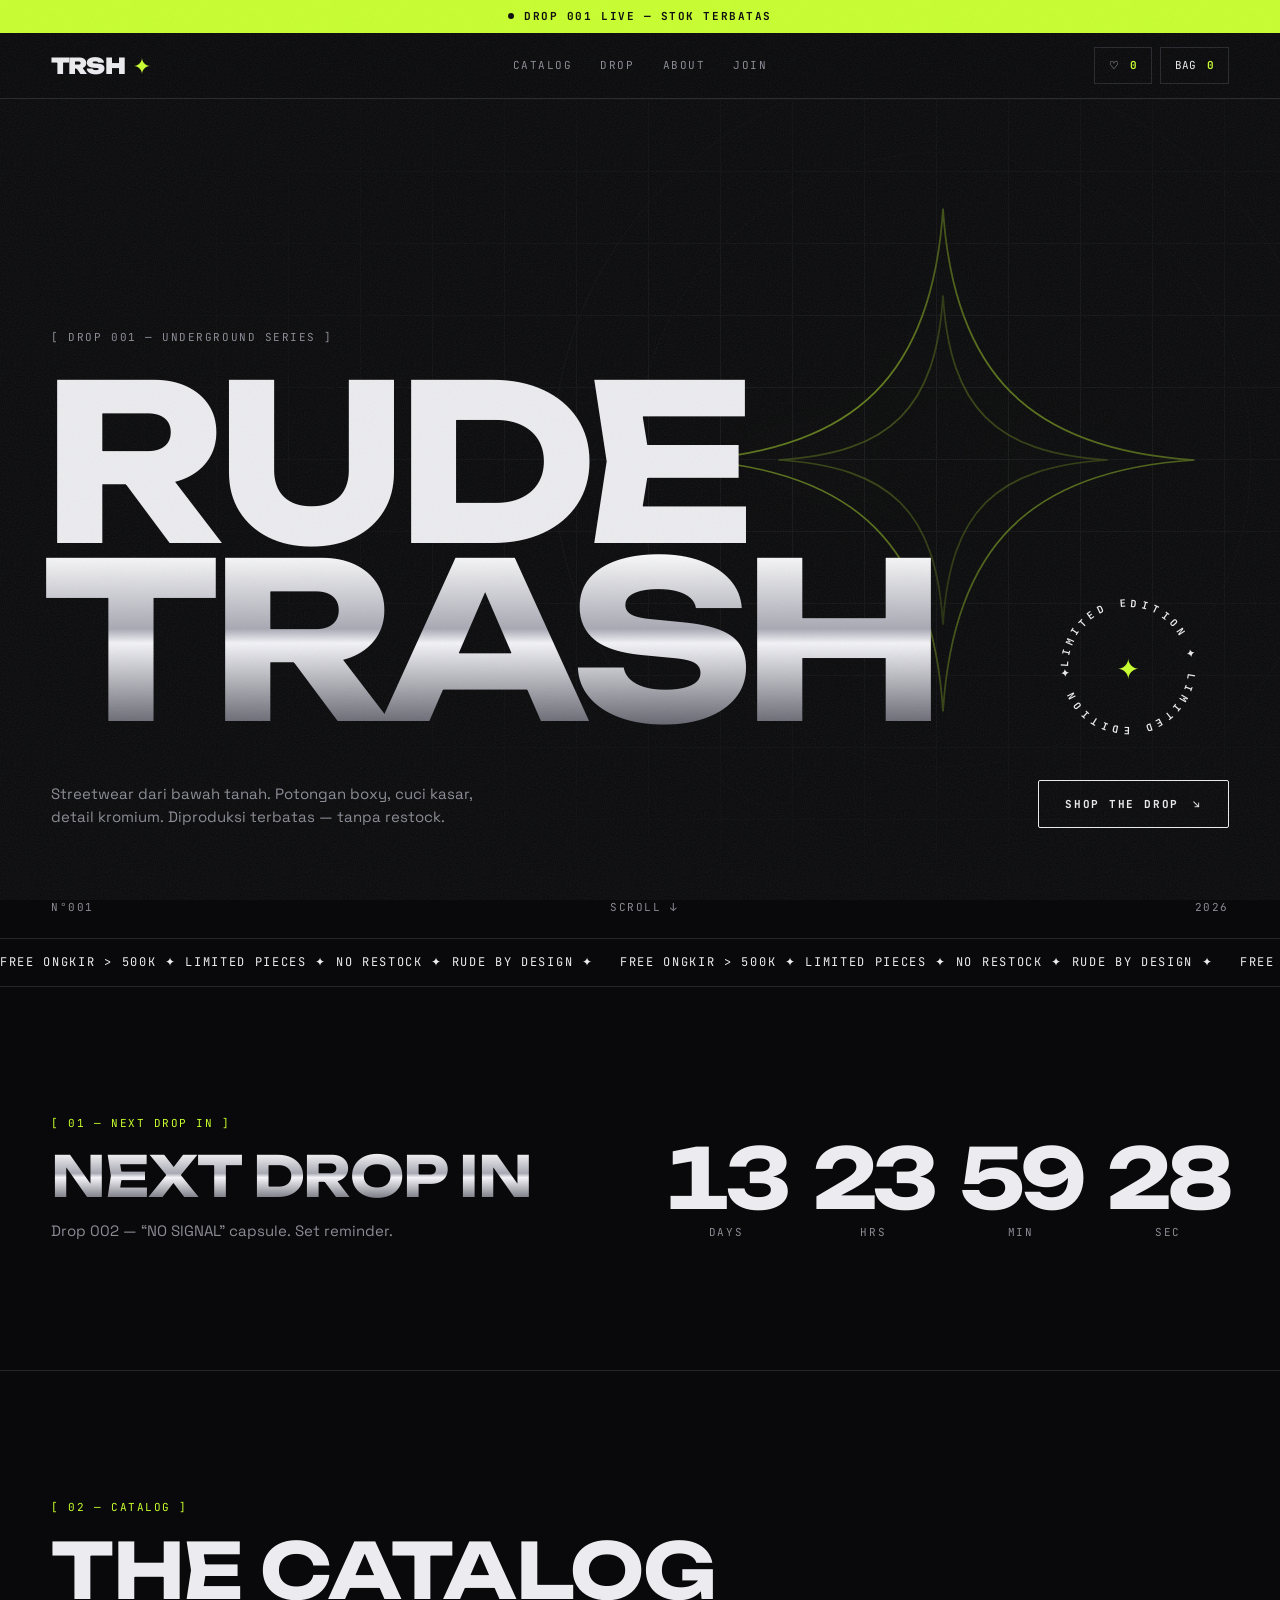
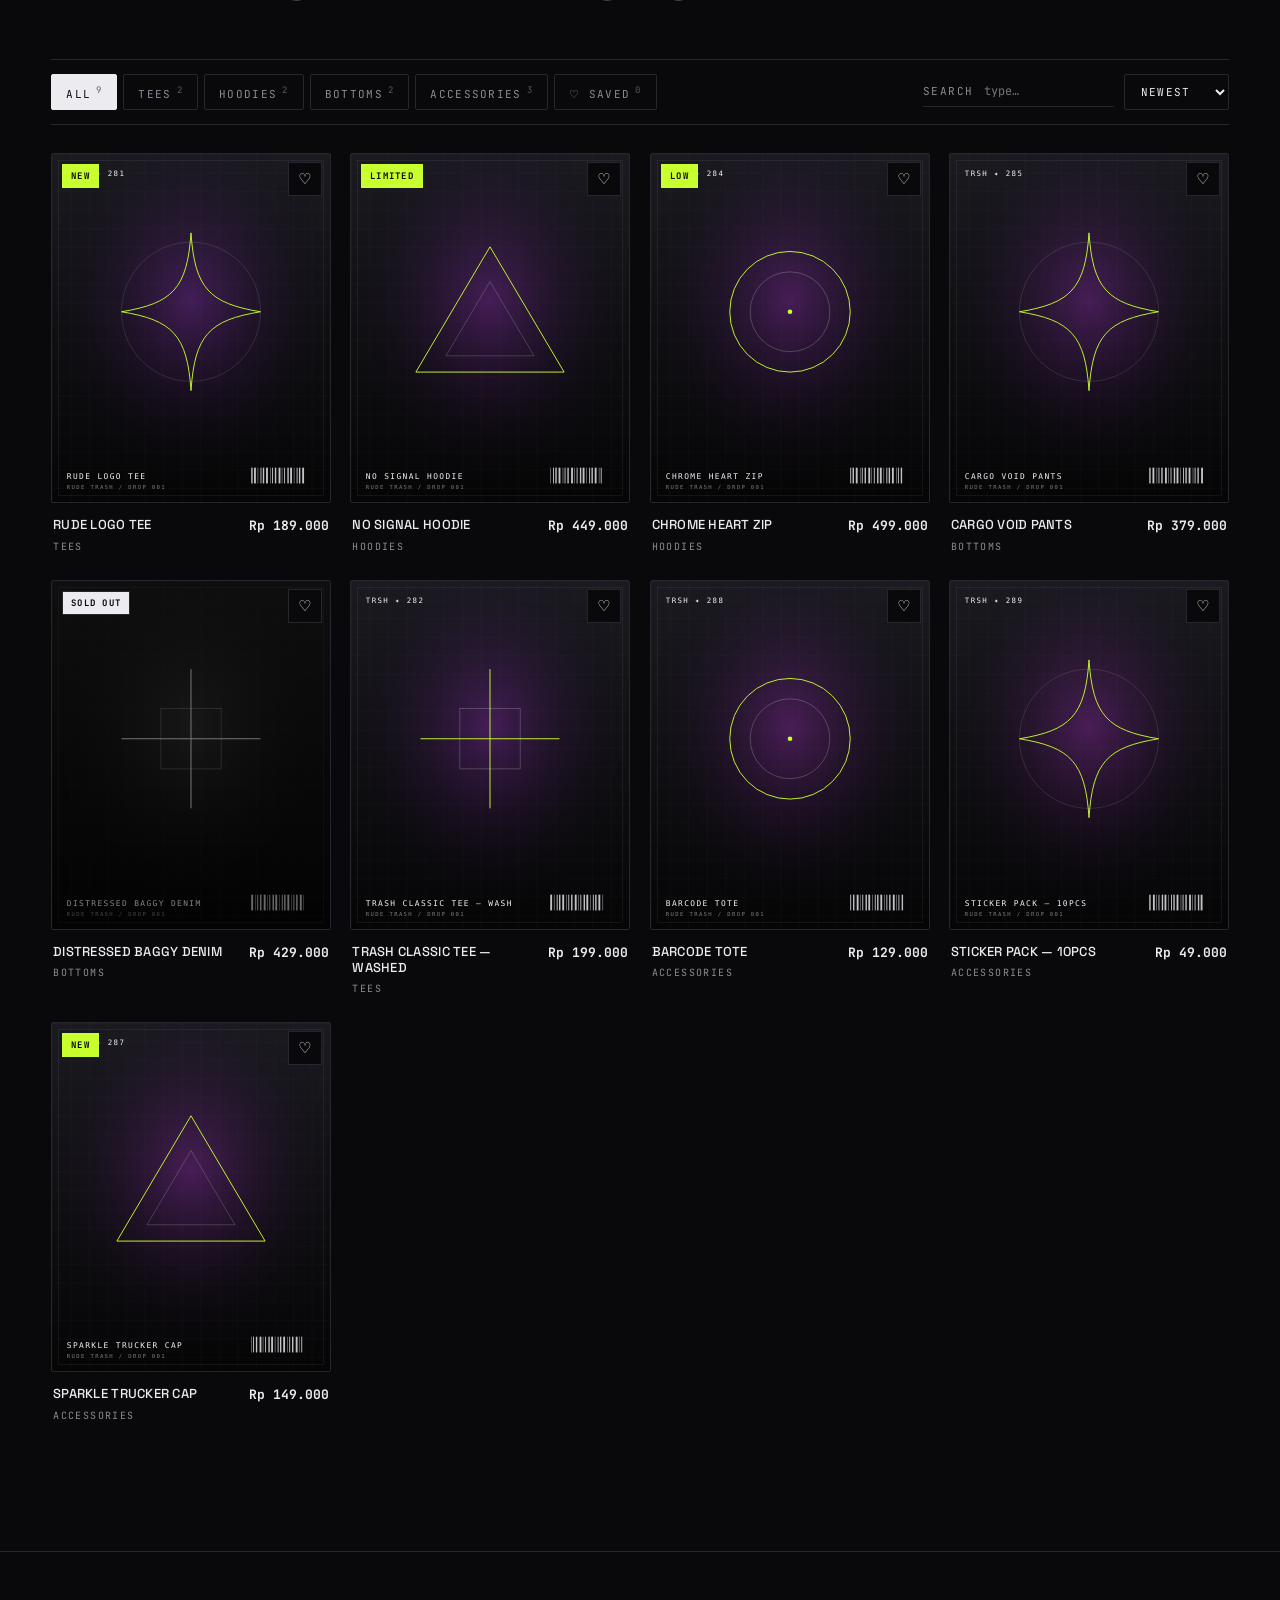
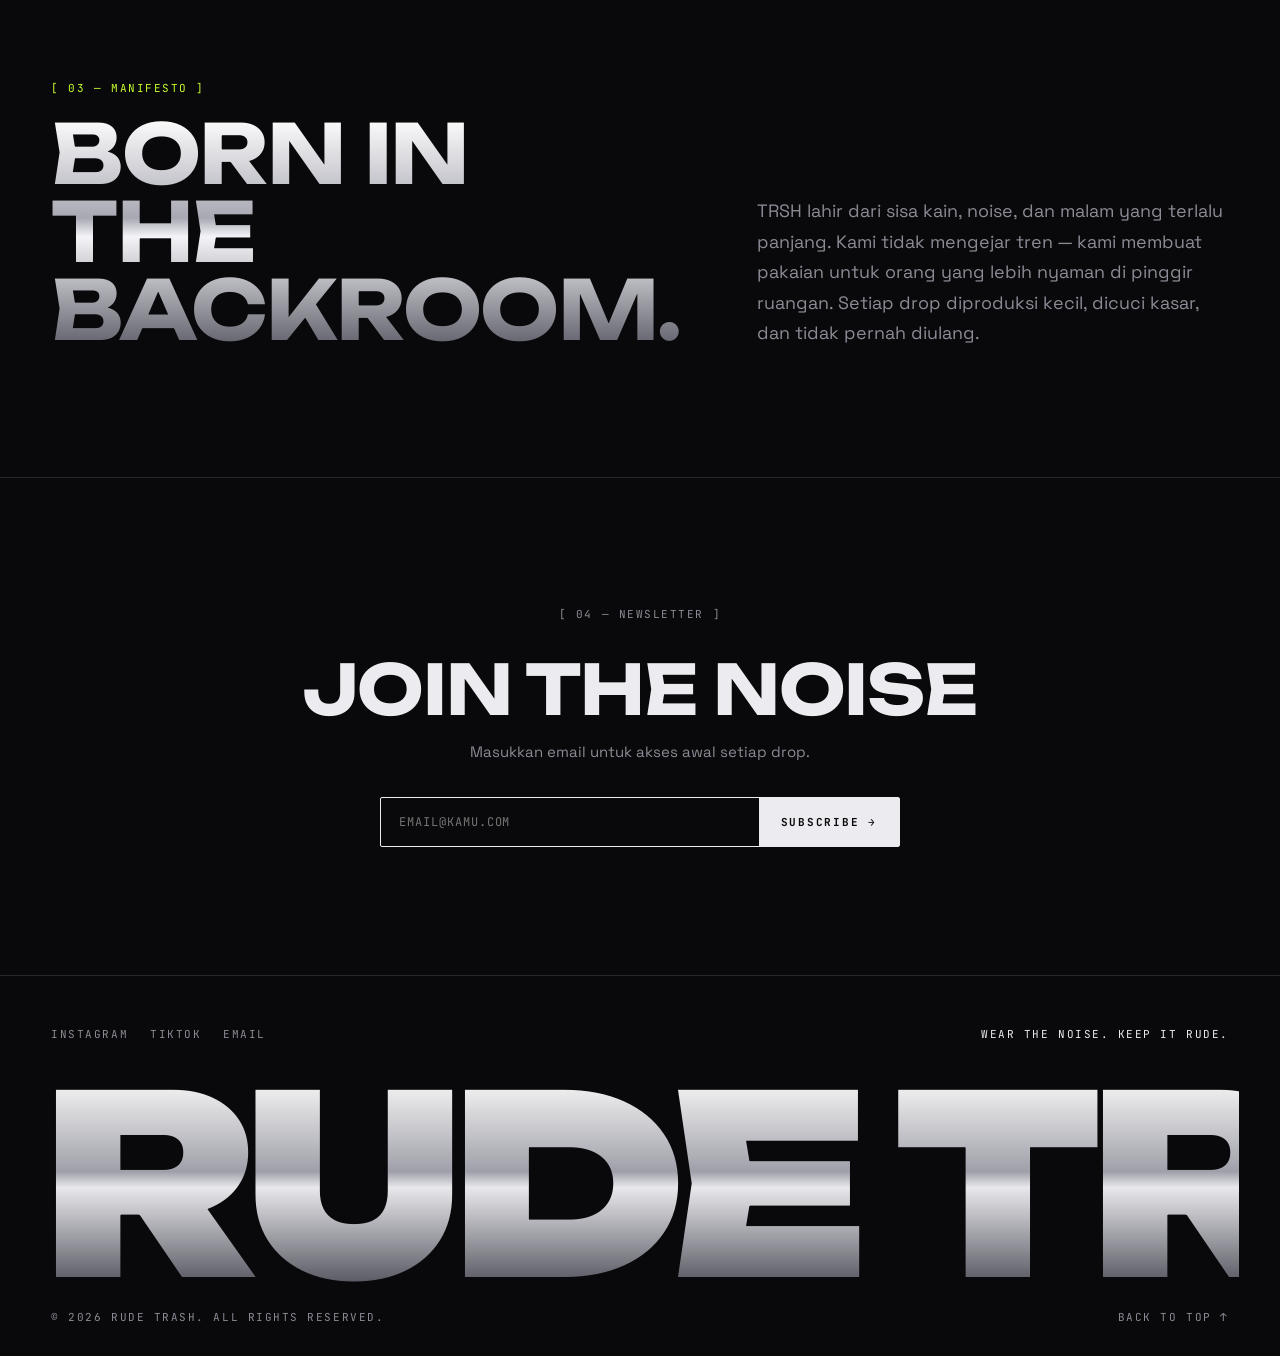
==== index.html @ 22d8c7cf "Add files via upload" ====
<!doctype html>
<html lang="id">
<head>
<meta charset="utf-8">
<meta name="viewport" content="width=device-width,initial-scale=1">
<title>TRSH — RUDE TRASH</title>
<meta name="description" content="RUDE TRASH (TRSH) — underground streetwear. Limited drops, no restock.">
<meta name="theme-color" content="#09090b">
<link rel="icon" href="data:image/svg+xml,%3Csvg xmlns='http://www.w3.org/2000/svg' viewBox='0 0 100 100'%3E%3Crect width='100' height='100' fill='%2309090b'/%3E%3Cpath d='M50 12C53 40 62 47 88 50C62 53 53 60 50 88C47 60 38 53 12 50C38 47 47 40 50 12Z' fill='%23c8ff2e'/%3E%3C/svg%3E">
<link rel="preconnect" href="https://fonts.googleapis.com">
<link rel="preconnect" href="https://fonts.gstatic.com" crossorigin>
<link id="gfont" rel="stylesheet" href="data:text/css,">
<link rel="stylesheet" href="assets/css/style.css">
<style id="custom-css"></style>
</head>
<body class="loading">

<!-- Preloader -->
<div id="preloader" class="preloader">
  <div class="pl-in">
    <span class="mono" id="plText">TRSH</span>
    <b id="plNum">000</b>
    <i class="pl-bar"><u id="plBar"></u></i>
  </div>
</div>

<!-- Overlays -->
<div class="grain"></div>
<div class="scan"></div>
<div class="cursor" id="cursor"></div>

<!-- Announcement -->
<div id="announce" class="announce mono" hidden></div>

<!-- Navbar -->
<header id="nav" class="nav">
  <a href="#top" class="logo" id="logo"></a>
  <nav class="links mono" id="links"></nav>
  <div class="acts mono">
    <button class="ab" data-act="wishlist" id="wishBtn" aria-label="Saved">♡ <b id="wishN">0</b></button>
    <button class="ab" data-act="cart" id="cartBtn" aria-label="Bag">BAG <b id="cartN">0</b></button>
  </div>
</header>

<main id="top">
  <section id="hero" class="hero"></section>
  <div id="marquee" class="marquee mono"></div>
  <section id="drop" class="sec drop"></section>

  <section id="shop" class="sec shop">
    <div class="sec-head rv">
      <p class="mono kicker" id="shopKicker"></p>
      <h2 id="shopTitle"></h2>
    </div>
    <div class="toolbar rv">
      <div class="chips" id="chips"></div>
      <div class="tools">
        <label class="srch" id="srchWrap"><span class="mono">SEARCH</span><input id="q" type="search" placeholder="type…" autocomplete="off"></label>
        <label class="srt" id="sortWrap">
          <select id="sort" aria-label="Sort">
            <option value="new">NEWEST</option>
            <option value="low">PRICE ↑</option>
            <option value="high">PRICE ↓</option>
            <option value="az">A — Z</option>
          </select>
        </label>
      </div>
    </div>
    <div class="grid" id="grid"></div>
    <p class="empty mono" id="empty" hidden>— NO RESULT. TRY ANOTHER SEARCH —</p>
  </section>

  <section id="extra" class="sec extra" hidden></section>
  <section id="about" class="sec about"></section>
  <section id="newsletter" class="sec news"></section>
</main>

<footer id="footer" class="foot"></footer>

<!-- Cart drawer / product modal -->
<aside id="drawer" class="drawer" aria-hidden="true"></aside>
<div id="scrim" class="scrim"></div>
<div id="modal" class="modal" aria-hidden="true"></div>

<!-- Maintenance -->
<div id="maint" class="maint" hidden></div>

<div id="toast" class="toast mono"></div>

<script src="assets/js/vendor/supabase.js"></script>
<script src="assets/js/config.js"></script>
<script src="assets/js/store.js"></script>
<script src="assets/js/app.js"></script>
</body>
</html>
---- assets/css/style.css ----
/* ==========================================================
   TRSH / RUDE TRASH — storefront styles
   Y2K × underground × minimalist
   Semua warna/font/radius dikontrol dari panel admin via CSS vars
   ========================================================== */
:root{
  --bg:#09090b;--fg:#ececf0;--muted:#8b8b95;--card:#101013;--accent:#c8ff2e;--line:#26262c;--on-accent:#09090b;
  --radius:2px;--cols:4;--cols-md:3;--cols-sm:2;--ratio:4/5;--speed:1;
  --f-display:'Unbounded',system-ui,sans-serif;--f-body:'Space Grotesk',system-ui,sans-serif;--f-mono:'JetBrains Mono',ui-monospace,monospace;
  --t:calc(.55s / var(--speed));--ease:cubic-bezier(.2,.7,.2,1);--pad:clamp(16px,4vw,56px);
}
*{box-sizing:border-box;margin:0;padding:0}
html{scroll-behavior:smooth;-webkit-text-size-adjust:100%}
body{background:var(--bg);color:var(--fg);font:400 15px/1.55 var(--f-body);-webkit-font-smoothing:antialiased;overflow-x:hidden;transition:background var(--t) var(--ease),color var(--t) var(--ease)}
body.loading{overflow:hidden}
[hidden]{display:none!important}
a{color:inherit;text-decoration:none}
button,input,select,textarea{font:inherit;color:inherit;background:none;border:0;outline:0;border-radius:0}
button{cursor:pointer}
img{display:block;max-width:100%}
select option{background:var(--card);color:var(--fg)}
::selection{background:var(--accent);color:var(--on-accent)}
::-webkit-scrollbar{width:8px;height:8px}::-webkit-scrollbar-thumb{background:var(--line)}::-webkit-scrollbar-track{background:var(--bg)}
.mono{font-family:var(--f-mono);font-size:11px;letter-spacing:.14em;text-transform:uppercase}
h1,h2,h3{font-family:var(--f-display);font-weight:700;line-height:.95;letter-spacing:-.02em;text-transform:uppercase}
.chrome{background:linear-gradient(180deg,#fff 0%,#a8a8b3 44%,#f4f4f8 52%,#5e5e69 100%);-webkit-background-clip:text;background-clip:text;color:transparent}

/* ---------- overlays ---------- */
.grain,.scan{position:fixed;inset:0;pointer-events:none;z-index:90;display:none}
.fx-grain .grain{display:block;opacity:.09;background-image:url("data:image/svg+xml,%3Csvg xmlns='http://www.w3.org/2000/svg' width='200' height='200'%3E%3Cfilter id='n'%3E%3CfeTurbulence type='fractalNoise' baseFrequency='.85' numOctaves='2' stitchTiles='stitch'/%3E%3C/filter%3E%3Crect width='200' height='200' filter='url(%23n)'/%3E%3C/svg%3E");animation:grain 1s steps(6) infinite}
@keyframes grain{0%{transform:translate(0,0)}20%{transform:translate(-3%,2%)}40%{transform:translate(2%,-3%)}60%{transform:translate(-2%,-1%)}80%{transform:translate(3%,3%)}100%{transform:translate(0,0)}}
.fx-scanlines .scan{display:block;background:repeating-linear-gradient(0deg,rgba(255,255,255,.035) 0 1px,transparent 1px 3px);mix-blend-mode:overlay}
.cursor{position:fixed;left:-14px;top:-14px;width:28px;height:28px;border:1px solid #fff;border-radius:50%;pointer-events:none;z-index:200;mix-blend-mode:difference;display:none;transition:width .25s var(--ease),height .25s var(--ease),margin .25s var(--ease),background .25s}
.cursor.hot{width:56px;height:56px;margin:-14px 0 0 -14px;background:#fff}
@media (pointer:fine){.fx-cursor .cursor.on{display:block}.fx-cursor,.fx-cursor *{cursor:none!important}}

/* ---------- preloader ---------- */
.preloader{position:fixed;inset:0;z-index:300;background:#050506;display:grid;place-items:center;transition:transform .8s var(--ease),opacity .8s}
.preloader.done{transform:translateY(-100%)}
.pl-in{width:min(320px,70vw);display:grid;gap:14px;color:#ececf0}
.pl-in b{font:700 clamp(54px,12vw,96px)/1 var(--f-display);letter-spacing:-.04em}
.pl-bar{display:block;height:1px;background:#26262c}.pl-bar u{display:block;height:100%;width:0;background:var(--accent);transition:width .1s linear}

/* ---------- announcement + nav ---------- */
.announce{background:var(--accent);color:var(--on-accent);text-align:center;padding:8px var(--pad);font-weight:700;position:relative;z-index:60}
.announce .dot{display:inline-block;width:6px;height:6px;border-radius:50%;background:currentColor;margin-right:10px;animation:blink 1.2s steps(2) infinite;vertical-align:1px}
@keyframes blink{50%{opacity:.15}}
.nav{position:sticky;top:0;z-index:70;display:flex;align-items:center;justify-content:space-between;gap:24px;padding:14px var(--pad);background:color-mix(in srgb,var(--bg) 72%,transparent);backdrop-filter:blur(14px);-webkit-backdrop-filter:blur(14px);border-bottom:1px solid var(--line)}
.logo{font:900 22px/1 var(--f-display);letter-spacing:-.04em;display:flex;align-items:center;gap:8px}
.logo i{font-style:normal;color:var(--accent);display:inline-block;animation:spin 8s linear infinite}
@keyframes spin{to{transform:rotate(360deg)}}
.links{display:flex;gap:28px;position:absolute;left:50%;transform:translateX(-50%)}
.links a{position:relative;padding:4px 0;color:var(--muted);transition:color var(--t) var(--ease)}
.links a::after{content:"";position:absolute;left:0;bottom:0;height:1px;width:100%;background:var(--accent);transform:scaleX(0);transform-origin:right;transition:transform var(--t) var(--ease)}
.links a:hover{color:var(--fg)}.links a:hover::after{transform:scaleX(1);transform-origin:left}
.acts{display:flex;gap:8px}
.ab{padding:9px 14px;border:1px solid var(--line);transition:all calc(var(--t)*.6) var(--ease)}
.ab b{color:var(--accent);margin-left:4px}
.ab:hover{border-color:var(--accent);background:var(--accent);color:var(--on-accent)}.ab:hover b{color:inherit}

/* ---------- buttons ---------- */
.btn{position:relative;display:inline-flex;align-items:center;gap:14px;padding:16px 26px;border:1px solid var(--fg);font:700 11px var(--f-mono);letter-spacing:.16em;text-transform:uppercase;overflow:hidden;isolation:isolate;transition:color var(--t) var(--ease);border-radius:var(--radius)}
.btn::before{content:"";position:absolute;inset:0;background:var(--accent);transform:translateY(101%);transition:transform var(--t) var(--ease);z-index:-1}
.btn:hover{color:var(--on-accent);border-color:var(--accent)}.btn:hover::before{transform:none}
.btn span{transition:transform var(--t) var(--ease)}.btn:hover span{transform:translate(3px,3px)}
.btn.solid{background:var(--fg);color:var(--bg)}.btn.solid:hover{color:var(--on-accent)}
.btn.full{width:100%;justify-content:space-between}
.btn[disabled]{opacity:.35;pointer-events:none}

/* ---------- sections ---------- */
.sec{padding:clamp(64px,10vw,130px) var(--pad);position:relative}
.kicker{color:var(--accent);margin-bottom:18px}
.sec-head h2{font-size:clamp(34px,6vw,84px);white-space:pre-line}
.rv{opacity:0;transform:translateY(26px);transition:opacity calc(var(--t)*1.4) var(--ease),transform calc(var(--t)*1.4) var(--ease);transition-delay:calc(var(--i,0) * 55ms)}
.rv.in{opacity:1;transform:none}
body:not(.fx-reveal) .rv{opacity:1;transform:none;transition:none}

/* ---------- hero ---------- */
.hero{position:relative;min-height:calc(100svh - 60px);display:flex;align-items:flex-end;padding:0 var(--pad) clamp(70px,9vw,110px);overflow:hidden;border-bottom:1px solid var(--line)}
.hero-bg{position:absolute;inset:0;background-image:linear-gradient(var(--line) 1px,transparent 1px),linear-gradient(90deg,var(--line) 1px,transparent 1px);background-size:72px 72px;opacity:.5;-webkit-mask-image:radial-gradient(ellipse at 70% 40%,#000 0%,transparent 70%);mask-image:radial-gradient(ellipse at 70% 40%,#000 0%,transparent 70%)}
.hero-bg .spark{position:absolute;right:6%;top:12%;width:min(42vw,520px);color:var(--accent);animation:float 9s ease-in-out infinite;filter:drop-shadow(0 0 40px color-mix(in srgb,var(--accent) 40%,transparent))}
body:not(.fx-sparkles) .hero-bg .spark,body:not(.fx-sparkles) .ring{display:none}
.hero-bg .spark svg{width:100%;height:auto;display:block;animation:spin 40s linear infinite}
@keyframes float{50%{transform:translateY(-22px)}}
.hero-bg .spark::before,.hero-bg .spark::after{content:"";position:absolute;border:1px solid var(--line);border-radius:50%;left:50%;top:50%;translate:-50% -50%;pointer-events:none}
.hero-bg .spark::before{width:150%;aspect-ratio:1;animation:pulse 6s ease-in-out infinite}
.hero-bg .spark::after{width:118%;aspect-ratio:1;border-style:dashed}
body:not(.fx-sparkles) .hero-bg .spark{display:none}
@keyframes pulse{50%{scale:1.05;opacity:.45}}
.hero-in{position:relative;z-index:2;width:100%}
.eyebrow{color:var(--muted);margin-bottom:26px}
.hero-t{font-size:clamp(64px,17vw,260px);line-height:.82;letter-spacing:-.05em;display:flex;flex-direction:column;margin-left:-.04em}
.hero-t .gl{display:block;position:relative;width:max-content;max-width:100%}
.hero-row{display:flex;align-items:flex-end;justify-content:space-between;gap:32px;flex-wrap:wrap;margin-top:clamp(28px,4vw,54px)}
.hero-sub{max-width:440px;color:var(--muted);font-size:15px}
.hero-in>*{animation:up calc(var(--t)*2) var(--ease) both}
.hero-in>*:nth-child(2){animation-delay:.08s}.hero-in>*:nth-child(3){animation-delay:.2s}
@keyframes up{from{opacity:0;transform:translateY(40px)}}
.hero-meta{position:absolute;left:var(--pad);right:var(--pad);bottom:22px;display:flex;justify-content:space-between;color:var(--muted);z-index:2}
.sticker{position:absolute;right:clamp(20px,6vw,90px);bottom:clamp(110px,16vw,190px);width:clamp(96px,12vw,150px);z-index:3;animation:spin 18s linear infinite}
.sticker svg{width:100%;overflow:visible}.sticker text{font:700 13.5px var(--f-mono);fill:var(--fg);letter-spacing:.1em}
.sticker::after{content:"✦";position:absolute;inset:0;display:grid;place-items:center;font-size:28px;color:var(--accent)}
/* glitch */
.fx-glitch .gl:hover::before,.fx-glitch .gl:hover::after{content:attr(data-text);position:absolute;left:0;top:0;width:100%;height:100%;background:var(--bg);overflow:hidden}
.fx-glitch .gl:hover::before,.fx-glitch .gl:hover::after{color:var(--fg)}
.fx-glitch .gl:hover::before{left:3px;text-shadow:-2px 0 var(--accent);animation:gl1 .9s infinite linear alternate-reverse}
.fx-glitch .gl:hover::after{left:-3px;text-shadow:2px 0 #ff2bd6;animation:gl2 .7s infinite linear alternate-reverse}
@keyframes gl1{0%{clip-path:inset(10% 0 80% 0)}25%{clip-path:inset(60% 0 20% 0)}50%{clip-path:inset(30% 0 50% 0)}75%{clip-path:inset(80% 0 4% 0)}100%{clip-path:inset(2% 0 90% 0)}}
@keyframes gl2{0%{clip-path:inset(70% 0 10% 0)}25%{clip-path:inset(15% 0 70% 0)}50%{clip-path:inset(50% 0 30% 0)}75%{clip-path:inset(5% 0 85% 0)}100%{clip-path:inset(85% 0 2% 0)}}

/* ---------- marquee ---------- */
.marquee{overflow:hidden;border-bottom:1px solid var(--line);background:var(--bg);padding:14px 0;font-size:12px}
.mq{display:flex;width:max-content;animation:mq var(--mq,28s) linear infinite}
.marquee:hover .mq{animation-play-state:paused}
.mq span{padding-right:2.2em;white-space:nowrap}
@keyframes mq{to{transform:translateX(-50%)}}

/* ---------- drop ---------- */
.drop{border-bottom:1px solid var(--line);display:grid;grid-template-columns:1fr auto;gap:40px;align-items:end}
.drop h2{font-size:clamp(28px,4.4vw,60px)}
.drop .note{color:var(--muted);margin-top:16px;max-width:420px}
.cd{display:flex;gap:clamp(10px,2vw,28px)}
.cd div{text-align:center;min-width:clamp(56px,8vw,110px)}
.cd b{display:block;font:700 clamp(34px,6.5vw,88px)/1 var(--f-display);letter-spacing:-.05em;font-variant-numeric:tabular-nums}
.cd small{color:var(--muted);font:11px var(--f-mono);letter-spacing:.16em;text-transform:uppercase}
.cd.live b{color:var(--accent)}

/* ---------- shop ---------- */
.toolbar{display:flex;justify-content:space-between;gap:18px;flex-wrap:wrap;align-items:center;margin:clamp(30px,4vw,56px) 0 28px;padding:14px 0;border-block:1px solid var(--line)}
.chips{display:flex;gap:6px;flex-wrap:wrap}
.chip{padding:9px 14px;border:1px solid var(--line);font:11px var(--f-mono);letter-spacing:.12em;text-transform:uppercase;color:var(--muted);transition:all calc(var(--t)*.6) var(--ease);border-radius:var(--radius)}
.chip sup{margin-left:5px;font-size:9px;opacity:.6}
.chip:hover{color:var(--fg);border-color:var(--fg)}
.chip.on{background:var(--fg);color:var(--bg);border-color:var(--fg)}
.tools{display:flex;gap:10px;align-items:center}
.srch{display:flex;align-items:center;gap:10px;border-bottom:1px solid var(--line);padding:6px 0;transition:border-color var(--t)}
.srch:focus-within{border-color:var(--accent)}.srch span{color:var(--muted)}.srch input{width:130px;font:12px var(--f-mono)}
.srt select{font:11px var(--f-mono);letter-spacing:.12em;padding:9px 12px;border:1px solid var(--line);cursor:pointer;border-radius:var(--radius)}
.grid{display:grid;grid-template-columns:repeat(var(--cols),minmax(0,1fr));gap:clamp(14px,2vw,28px) clamp(10px,1.5vw,20px)}
.card{cursor:pointer;display:block}
.card-media{position:relative;aspect-ratio:var(--ratio);background:var(--card);overflow:hidden;border:1px solid var(--line);border-radius:var(--radius);transition:border-color var(--t),transform .25s ease-out;transform-style:preserve-3d;will-change:transform}
.card:hover .card-media{border-color:var(--accent)}
.card-media img{position:absolute;inset:0;width:100%;height:100%;object-fit:cover;transition:transform calc(var(--t)*2) var(--ease),opacity calc(var(--t)*1.2) var(--ease)}
.card:hover .card-media img.m1{transform:scale(1.06)}
.card-media img.m2{opacity:0}.card:hover .card-media img.m2{opacity:1;transform:scale(1.02)}
.card-media::after{content:"VIEW +";position:absolute;left:0;right:0;bottom:0;padding:12px;text-align:center;background:var(--accent);color:var(--on-accent);font:700 10px var(--f-mono);letter-spacing:.2em;transform:translateY(101%);transition:transform var(--t) var(--ease)}
.card:hover .card-media::after{transform:none}
.badges{position:absolute;left:10px;top:10px;display:flex;gap:6px;z-index:2;flex-wrap:wrap}
.badge{padding:5px 8px;background:var(--bg);color:var(--fg);font:700 9px var(--f-mono);letter-spacing:.14em;border:1px solid var(--line)}
.badge.hot{background:var(--accent);color:var(--on-accent);border-color:var(--accent)}
.badge.out{background:var(--fg);color:var(--bg)}
.wish{position:absolute;right:8px;top:8px;z-index:3;width:34px;height:34px;display:grid;place-items:center;background:var(--bg);border:1px solid var(--line);font-size:15px;transition:all calc(var(--t)*.6) var(--ease)}
.wish:hover,.wish.on{background:var(--accent);color:var(--on-accent);border-color:var(--accent)}
body:not(.fx-wl) .wish{display:none}
.card.soldout .card-media img{filter:grayscale(1) brightness(.55)}
.card-info{display:flex;justify-content:space-between;gap:12px;padding:14px 2px 0}
.card-info h3{font:500 13px/1.25 var(--f-body);letter-spacing:.02em;text-transform:uppercase}
.card-info .cat{color:var(--muted);margin-top:5px;font-size:10px}
.price{font:700 13px var(--f-mono);white-space:nowrap}
.empty{text-align:center;color:var(--muted);padding:80px 0}

/* ---------- about ---------- */
.about{border-block:1px solid var(--line);display:grid;grid-template-columns:1fr 1.1fr;gap:clamp(30px,6vw,100px)}
.about h2{font-size:clamp(34px,6.4vw,96px);white-space:pre-line}
.about p.body{color:var(--muted);font-size:clamp(15px,1.4vw,19px);line-height:1.7;max-width:560px;align-self:end}

/* ---------- newsletter / footer ---------- */
.news{text-align:center}
.news h2{font-size:clamp(30px,5.4vw,76px);margin-bottom:18px}
.news p{color:var(--muted);margin-bottom:34px}
.nl{display:flex;max-width:520px;margin:0 auto;border:1px solid var(--fg);border-radius:var(--radius);transition:border-color var(--t)}
.nl:focus-within{border-color:var(--accent)}
.nl input{flex:1;padding:16px 18px;font:12px var(--f-mono);letter-spacing:.08em;min-width:0}
.nl button{padding:0 22px;background:var(--fg);color:var(--bg);font:700 11px var(--f-mono);letter-spacing:.16em;transition:all var(--t) var(--ease)}
.nl button:hover{background:var(--accent);color:var(--on-accent)}
.foot{padding:50px var(--pad) 30px;border-top:1px solid var(--line);overflow:hidden}
.foot-top{display:flex;justify-content:space-between;gap:30px;flex-wrap:wrap;margin-bottom:40px}
.foot-top a{color:var(--muted);transition:color var(--t)}.foot-top a:hover{color:var(--accent)}
.foot-top nav{display:flex;gap:22px;flex-wrap:wrap}
.wordmark{font:900 clamp(60px,19.5vw,340px)/.8 var(--f-display);letter-spacing:-.06em;white-space:nowrap;text-align:center;margin:0 -.04em;user-select:none;opacity:.95}
.foot-b{display:flex;justify-content:space-between;gap:12px;flex-wrap:wrap;color:var(--muted);margin-top:26px}

/* ---------- drawer ---------- */
.scrim{position:fixed;inset:0;background:rgba(0,0,0,.6);backdrop-filter:blur(3px);z-index:110;opacity:0;pointer-events:none;transition:opacity var(--t) var(--ease)}
.scrim.on{opacity:1;pointer-events:auto}
.drawer{position:fixed;top:0;right:0;bottom:0;width:min(440px,100vw);z-index:120;background:var(--bg);border-left:1px solid var(--line);display:flex;flex-direction:column;transform:translateX(102%);transition:transform calc(var(--t)*1.2) var(--ease)}
.drawer.open{transform:none}
.dr-h{display:flex;justify-content:space-between;align-items:center;padding:20px 24px;border-bottom:1px solid var(--line)}
.dr-h h3{font-size:18px}
.x{width:36px;height:36px;border:1px solid var(--line);display:grid;place-items:center;font-size:16px;transition:all calc(var(--t)*.6)}
.x:hover{background:var(--fg);color:var(--bg)}
.dr-b{flex:1;overflow:auto;padding:8px 24px}
.dr-f{padding:20px 24px;border-top:1px solid var(--line);display:grid;gap:14px}
.dr-f .tot{display:flex;justify-content:space-between;font-family:var(--f-mono);font-size:13px}
.dr-empty{text-align:center;color:var(--muted);padding:70px 0}
.li{display:grid;grid-template-columns:78px 1fr auto;gap:14px;padding:18px 0;border-bottom:1px solid var(--line)}
.li img{width:78px;aspect-ratio:var(--ratio);object-fit:cover;border:1px solid var(--line);cursor:pointer}
.li h4{font:500 12.5px/1.3 var(--f-body);text-transform:uppercase}
.li .mono{color:var(--muted);margin-top:4px;font-size:10px}
.qty{display:inline-flex;align-items:center;border:1px solid var(--line);margin-top:10px}
.qty button{width:28px;height:28px;font-size:14px;transition:background .2s}.qty button:hover{background:var(--fg);color:var(--bg)}
.qty span{min-width:30px;text-align:center;font:12px var(--f-mono)}
.li .rm{color:var(--muted);font:10px var(--f-mono);letter-spacing:.1em;align-self:start}.li .rm:hover{color:var(--accent)}
.li .price{align-self:end}

/* ---------- modal ---------- */
.modal{position:fixed;inset:0;z-index:130;display:grid;place-items:center;padding:clamp(0px,2vw,30px);pointer-events:none;opacity:0;transition:opacity var(--t) var(--ease)}
.modal.open{opacity:1;pointer-events:auto}
.md{position:relative;width:min(1040px,100%);max-height:100%;overflow:auto;background:var(--bg);border:1px solid var(--line);display:grid;grid-template-columns:1.05fr 1fr;transform:translateY(30px) scale(.98);transition:transform calc(var(--t)*1.2) var(--ease);border-radius:var(--radius)}
.modal.open .md{transform:none}
.md-x{position:absolute;right:14px;top:14px;z-index:5;background:var(--bg)}
.md-g{padding:20px;display:grid;gap:10px;align-content:start;background:var(--card)}
.md-main{aspect-ratio:var(--ratio);border:1px solid var(--line);overflow:hidden}
.md-main img{width:100%;height:100%;object-fit:cover;animation:fade .5s var(--ease)}
@keyframes fade{from{opacity:0;transform:scale(1.03)}}
.md-th{display:flex;gap:8px;flex-wrap:wrap}
.md-th img{width:64px;aspect-ratio:var(--ratio);object-fit:cover;border:1px solid var(--line);cursor:pointer;opacity:.55;transition:all .25s}
.md-th img.on,.md-th img:hover{opacity:1;border-color:var(--accent)}
.md-i{padding:clamp(22px,3vw,40px);display:flex;flex-direction:column;gap:18px}
.md-i h2{font-size:clamp(22px,2.8vw,34px);line-height:1.05;padding-right:40px}
.md-i .price{font-size:20px}
.md-i .desc{color:var(--muted);line-height:1.7}
.sz{display:flex;gap:6px;flex-wrap:wrap}
.sz button{min-width:48px;padding:11px 14px;border:1px solid var(--line);font:11px var(--f-mono);letter-spacing:.1em;transition:all calc(var(--t)*.6) var(--ease);border-radius:var(--radius)}
.sz button:hover{border-color:var(--fg)}.sz button.on{background:var(--fg);color:var(--bg);border-color:var(--fg)}
.md-i .lab{color:var(--muted);margin-bottom:10px;display:flex;justify-content:space-between}
.stock{font:11px var(--f-mono);letter-spacing:.12em;text-transform:uppercase}.stock.low{color:var(--accent)}.stock.out{color:#ff5a5a}
.md-act{display:flex;gap:8px;margin-top:auto}
.md-act .btn{flex:1}
.md-act .wishb{width:56px;border:1px solid var(--line);font-size:18px;transition:all .25s;border-radius:var(--radius)}
.md-act .wishb:hover,.md-act .wishb.on{background:var(--accent);color:var(--on-accent);border-color:var(--accent)}

/* ---------- maintenance / toast ---------- */
.maint{position:fixed;inset:0;z-index:400;background:var(--bg);display:grid;place-items:center;text-align:center;padding:30px}
.maint h2{font-size:clamp(30px,6vw,80px);margin:20px 0}
.toast{position:fixed;left:50%;bottom:28px;z-index:500;transform:translate(-50%,30px);opacity:0;background:var(--fg);color:var(--bg);padding:13px 20px;font-weight:700;pointer-events:none;transition:all var(--t) var(--ease);white-space:nowrap}
.toast.on{opacity:1;transform:translate(-50%,0)}

/* ---------- responsive ---------- */
@media (max-width:1000px){
  .grid{grid-template-columns:repeat(var(--cols-md),minmax(0,1fr))}
  .about,.drop{grid-template-columns:1fr}
  .md{grid-template-columns:1fr}
  .links{display:none}
}
@media (max-width:640px){
  .grid{grid-template-columns:repeat(var(--cols-sm),minmax(0,1fr))}
  .hero-sub{max-width:none}.sticker{bottom:auto;top:20px;right:14px;width:84px}
  .srch input{width:90px}.tools{width:100%;justify-content:space-between}
  .nl{flex-direction:column}.nl button{padding:16px}
  .cd{gap:8px}
}
@media (prefers-reduced-motion:reduce){*,*::before,*::after{animation-duration:.01ms!important;animation-iteration-count:1!important;transition-duration:.01ms!important}}
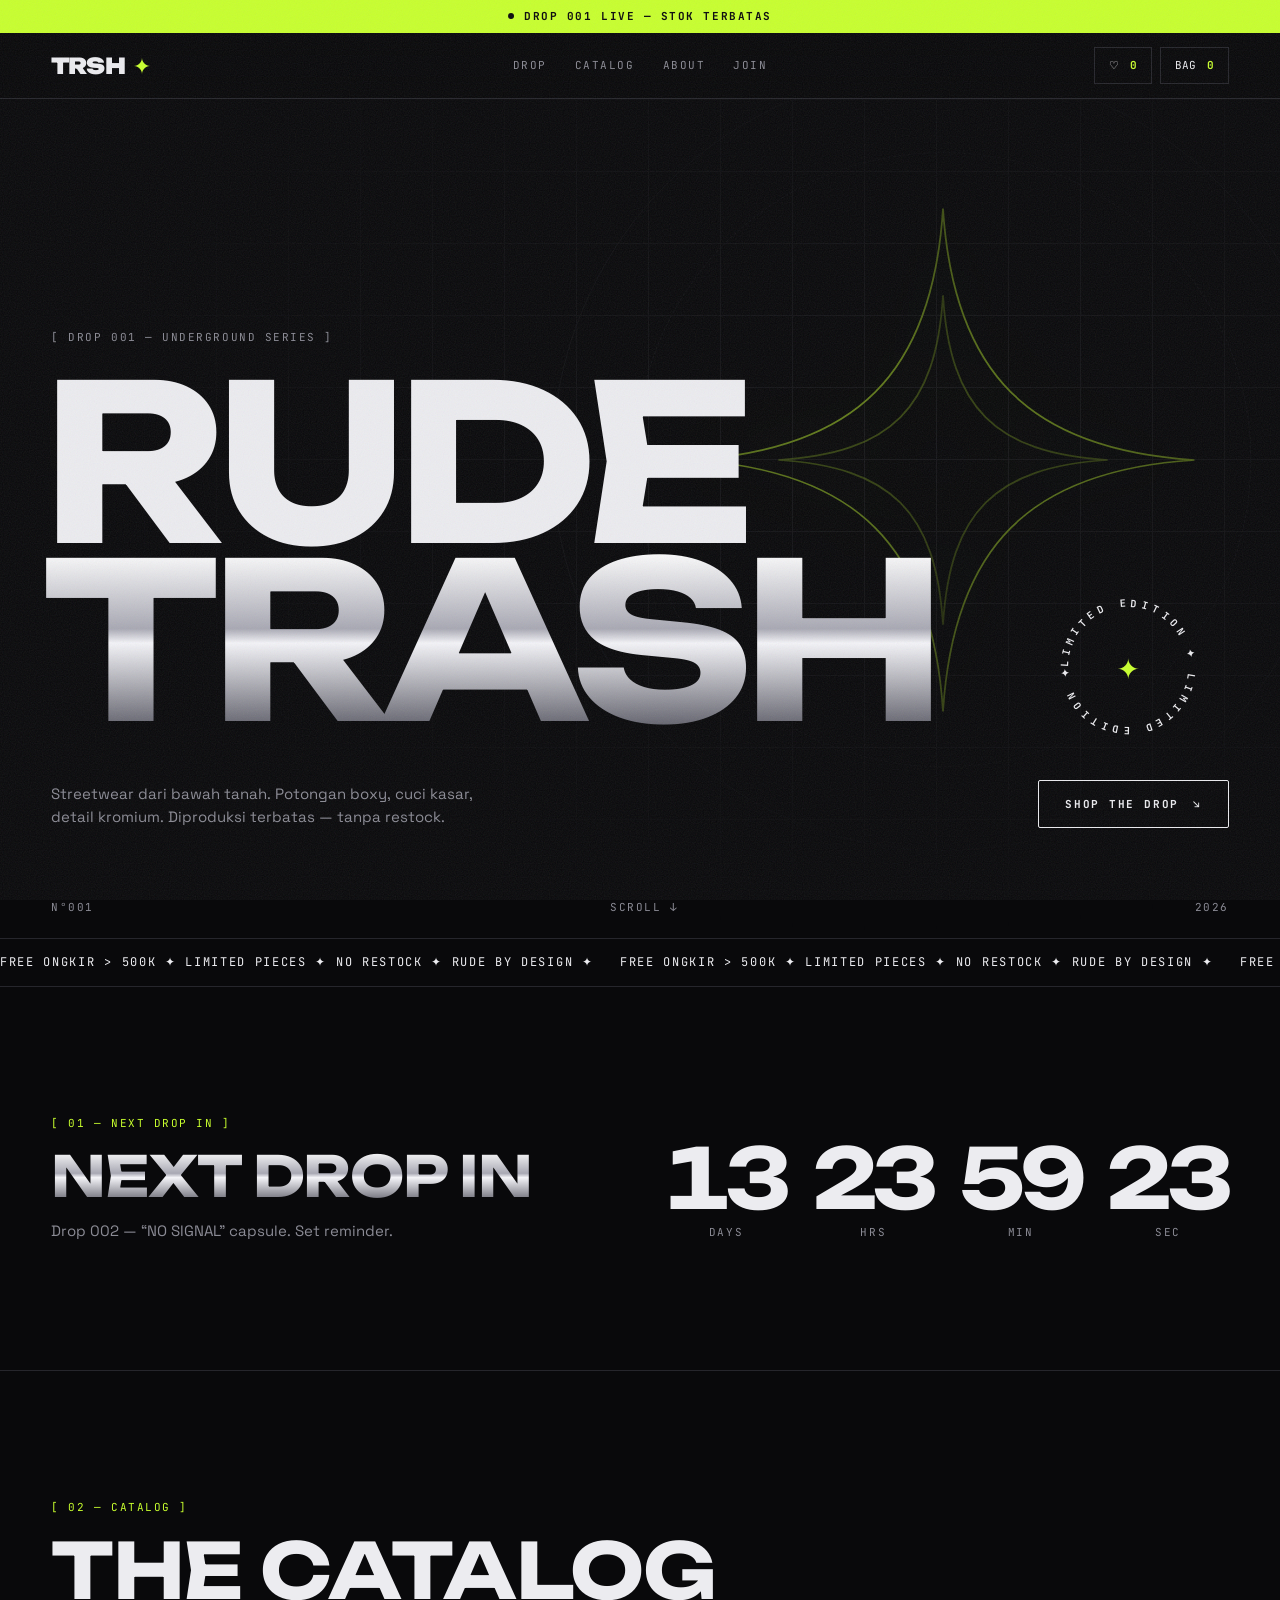
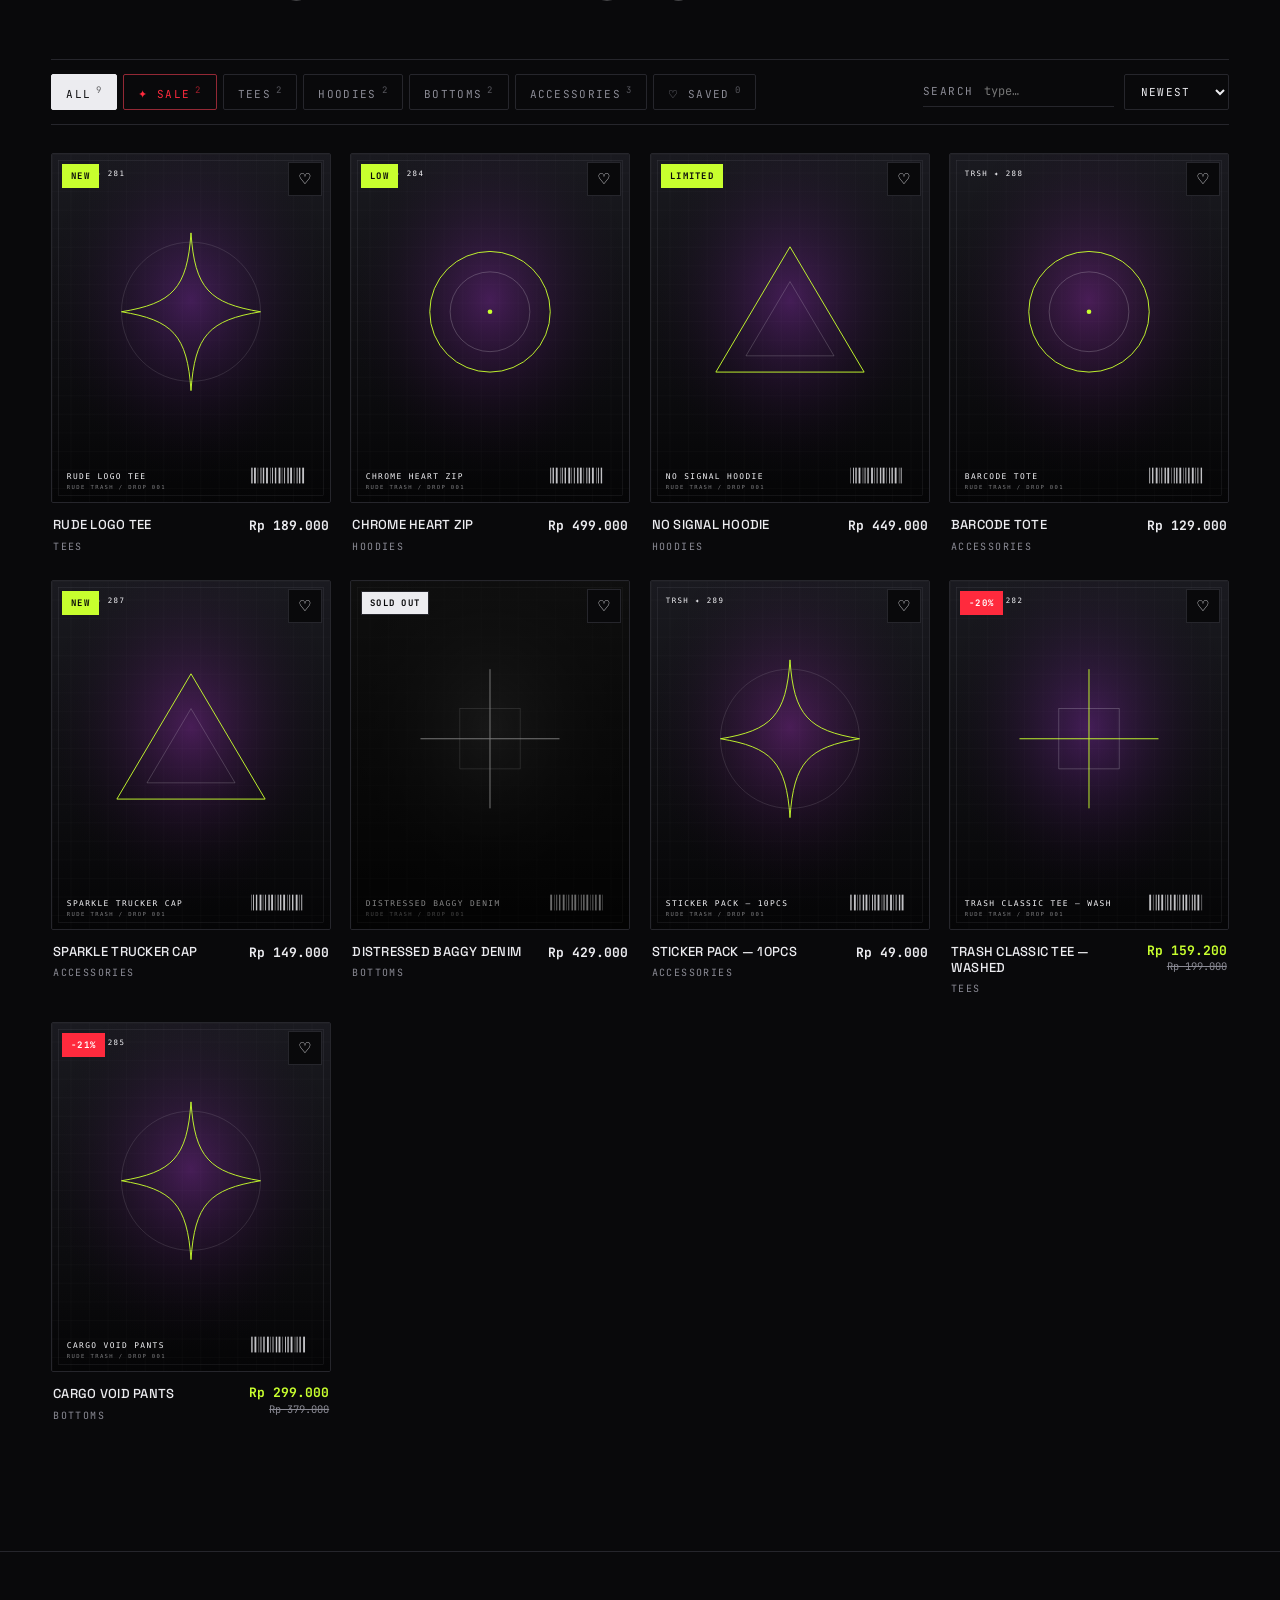
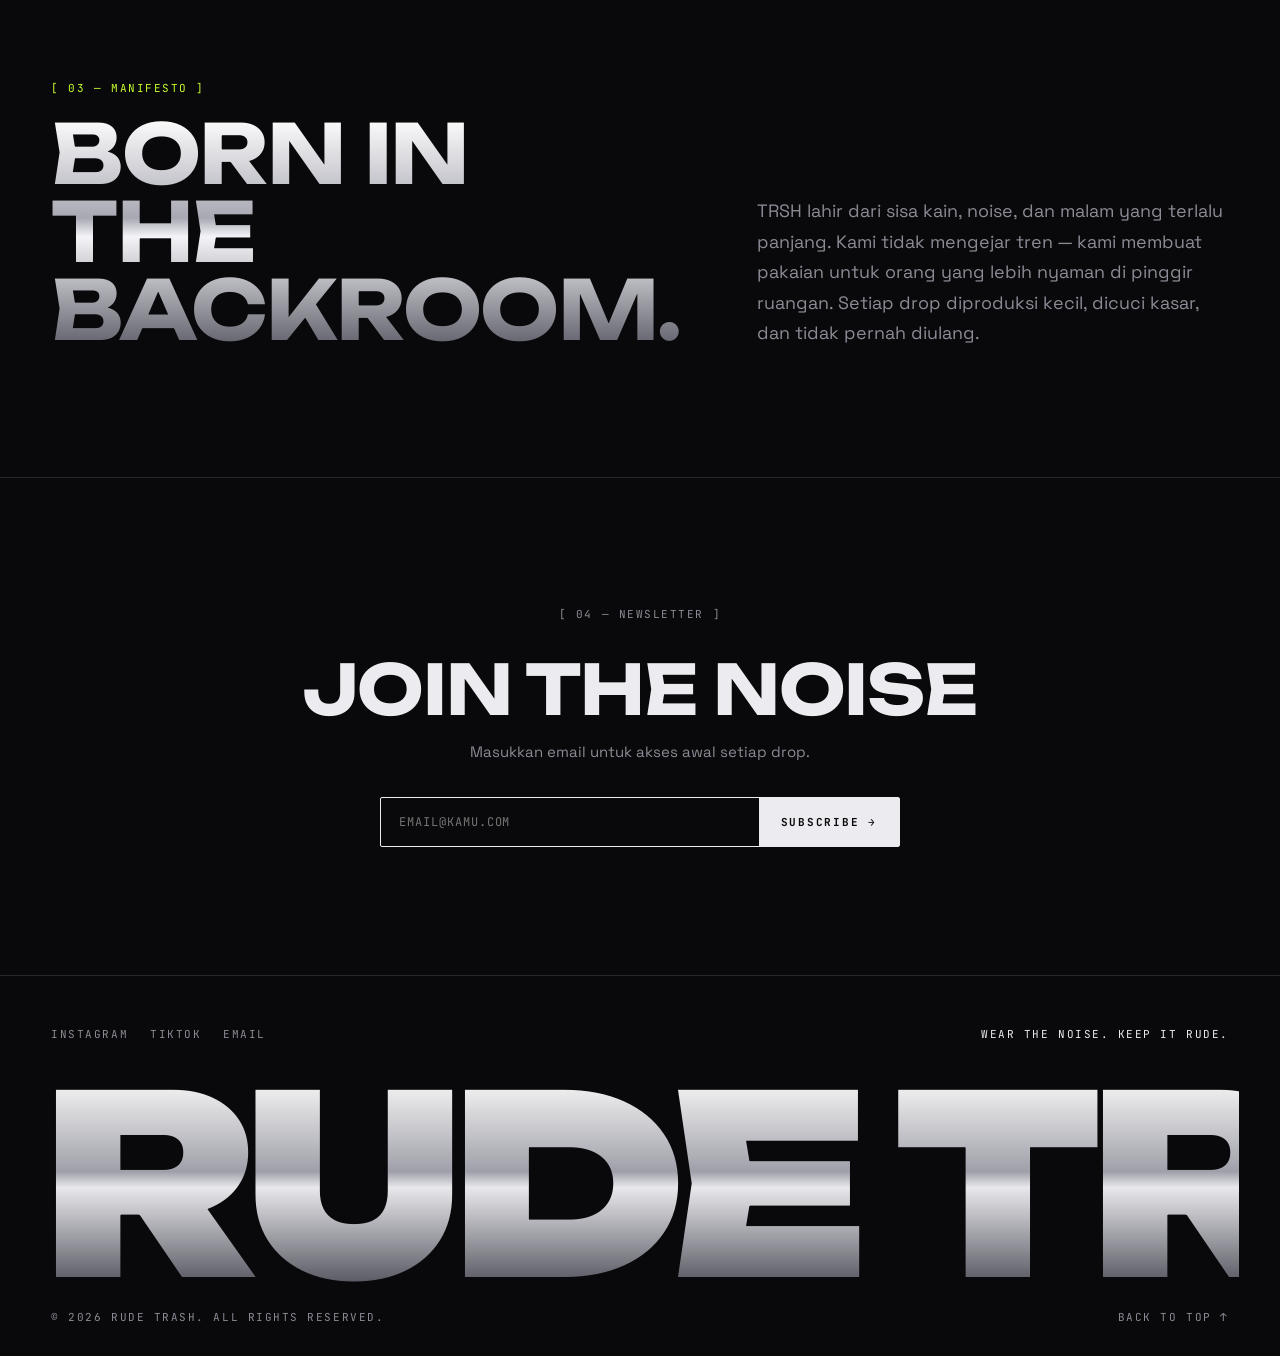
==== commit 45b7104a: "Add files via upload" ====
--- a/index.html
+++ b/index.html
@@ -6,6 +6,14 @@
 <title>TRSH — RUDE TRASH</title>
 <meta name="description" content="RUDE TRASH (TRSH) — underground streetwear. Limited drops, no restock.">
 <meta name="theme-color" content="#09090b">
+<meta property="og:type" content="website">
+<meta property="og:title" content="TRSH — RUDE TRASH">
+<meta property="og:description" content="RUDE TRASH (TRSH) — underground streetwear. Limited drops, no restock.">
+<meta property="og:image" content="">
+<meta name="twitter:card" content="summary_large_image">
+<meta name="twitter:title" content="TRSH — RUDE TRASH">
+<meta name="twitter:description" content="RUDE TRASH (TRSH) — underground streetwear. Limited drops, no restock.">
+<meta name="twitter:image" content="">
 <link rel="icon" href="data:image/svg+xml,%3Csvg xmlns='http://www.w3.org/2000/svg' viewBox='0 0 100 100'%3E%3Crect width='100' height='100' fill='%2309090b'/%3E%3Cpath d='M50 12C53 40 62 47 88 50C62 53 53 60 50 88C47 60 38 53 12 50C38 47 47 40 50 12Z' fill='%23c8ff2e'/%3E%3C/svg%3E">
 <link rel="preconnect" href="https://fonts.googleapis.com">
 <link rel="preconnect" href="https://fonts.gstatic.com" crossorigin>
@@ -25,18 +33,21 @@
 </div>
 
 <!-- Overlays -->
+<div class="progress" id="progress"></div>
 <div class="grain"></div>
 <div class="scan"></div>
 <div class="cursor" id="cursor"></div>
 
 <!-- Announcement -->
 <div id="announce" class="announce mono" hidden></div>
+<div id="promo" class="promo mono" hidden></div>
 
 <!-- Navbar -->
 <header id="nav" class="nav">
   <a href="#top" class="logo" id="logo"></a>
   <nav class="links mono" id="links"></nav>
   <div class="acts mono">
+    <button class="ab menu" data-act="menu" id="menuBtn" aria-label="Menu" aria-expanded="false" hidden>☰</button>
     <button class="ab" data-act="wishlist" id="wishBtn" aria-label="Saved">♡ <b id="wishN">0</b></button>
     <button class="ab" data-act="cart" id="cartBtn" aria-label="Bag">BAG <b id="cartN">0</b></button>
   </div>
@@ -55,7 +66,7 @@
     <div class="toolbar rv">
       <div class="chips" id="chips"></div>
       <div class="tools">
-        <label class="srch" id="srchWrap"><span class="mono">SEARCH</span><input id="q" type="search" placeholder="type…" autocomplete="off"></label>
+        <label class="srch" id="srchWrap"><span class="mono" id="srchLabel">SEARCH</span><input id="q" type="search" placeholder="type…" autocomplete="off"></label>
         <label class="srt" id="sortWrap">
           <select id="sort" aria-label="Sort">
             <option value="new">NEWEST</option>
@@ -68,6 +79,7 @@
     </div>
     <div class="grid" id="grid"></div>
     <p class="empty mono" id="empty" hidden>— NO RESULT. TRY ANOTHER SEARCH —</p>
+    <div class="more" id="more"></div>
   </section>
 
   <section id="extra" class="sec extra" hidden></section>
@@ -82,8 +94,14 @@
 <div id="scrim" class="scrim"></div>
 <div id="modal" class="modal" aria-hidden="true"></div>
 
+<!-- Promo popup -->
+<div id="popup" class="popup" aria-hidden="true"></div>
+
 <!-- Maintenance -->
 <div id="maint" class="maint" hidden></div>
+
+<a id="waFloat" class="wa-float mono" href="#" target="_blank" rel="noopener" aria-label="WhatsApp" hidden></a>
+<button id="toTop" class="to-top mono" data-act="top" aria-label="Kembali ke atas" hidden>↑</button>
 
 <div id="toast" class="toast mono"></div>
 
--- a/assets/css/style.css
+++ b/assets/css/style.css
@@ -7,11 +7,12 @@
   --bg:#09090b;--fg:#ececf0;--muted:#8b8b95;--card:#101013;--accent:#c8ff2e;--line:#26262c;--on-accent:#09090b;
   --radius:2px;--cols:4;--cols-md:3;--cols-sm:2;--ratio:4/5;--speed:1;
   --f-display:'Unbounded',system-ui,sans-serif;--f-body:'Space Grotesk',system-ui,sans-serif;--f-mono:'JetBrains Mono',ui-monospace,monospace;
-  --t:calc(.55s / var(--speed));--ease:cubic-bezier(.2,.7,.2,1);--pad:clamp(16px,4vw,56px);
+  --t:calc(.55s / var(--speed));--ease:cubic-bezier(.2,.7,.2,1);--pad:clamp(16px,4vw,56px);--maxw:99999px;--fs:1;
+  --padx:max(var(--pad),calc((100vw - var(--maxw)) / 2));
 }
 *{box-sizing:border-box;margin:0;padding:0}
-html{scroll-behavior:smooth;-webkit-text-size-adjust:100%}
-body{background:var(--bg);color:var(--fg);font:400 15px/1.55 var(--f-body);-webkit-font-smoothing:antialiased;overflow-x:hidden;transition:background var(--t) var(--ease),color var(--t) var(--ease)}
+html{scroll-behavior:auto;scroll-padding-top:70px;-webkit-text-size-adjust:100%}html.smooth{scroll-behavior:smooth}
+body{background:var(--bg);color:var(--fg);font:400 calc(15px * var(--fs)) / 1.55 var(--f-body);-webkit-font-smoothing:antialiased;overflow-x:hidden;transition:background var(--t) var(--ease),color var(--t) var(--ease)}
 body.loading{overflow:hidden}
 [hidden]{display:none!important}
 a{color:inherit;text-decoration:none}
@@ -42,10 +43,10 @@
 .pl-bar{display:block;height:1px;background:#26262c}.pl-bar u{display:block;height:100%;width:0;background:var(--accent);transition:width .1s linear}
 
 /* ---------- announcement + nav ---------- */
-.announce{background:var(--accent);color:var(--on-accent);text-align:center;padding:8px var(--pad);font-weight:700;position:relative;z-index:60}
+.announce{background:var(--accent);color:var(--on-accent);text-align:center;padding:8px var(--padx);font-weight:700;position:relative;z-index:60}
 .announce .dot{display:inline-block;width:6px;height:6px;border-radius:50%;background:currentColor;margin-right:10px;animation:blink 1.2s steps(2) infinite;vertical-align:1px}
 @keyframes blink{50%{opacity:.15}}
-.nav{position:sticky;top:0;z-index:70;display:flex;align-items:center;justify-content:space-between;gap:24px;padding:14px var(--pad);background:color-mix(in srgb,var(--bg) 72%,transparent);backdrop-filter:blur(14px);-webkit-backdrop-filter:blur(14px);border-bottom:1px solid var(--line)}
+.nav{position:sticky;top:0;z-index:70;display:flex;align-items:center;justify-content:space-between;gap:24px;padding:14px var(--padx);background:color-mix(in srgb,var(--bg) 72%,transparent);backdrop-filter:blur(14px);-webkit-backdrop-filter:blur(14px);border-bottom:1px solid var(--line)}
 .logo{font:900 22px/1 var(--f-display);letter-spacing:-.04em;display:flex;align-items:center;gap:8px}
 .logo i{font-style:normal;color:var(--accent);display:inline-block;animation:spin 8s linear infinite}
 @keyframes spin{to{transform:rotate(360deg)}}
@@ -68,7 +69,7 @@
 .btn[disabled]{opacity:.35;pointer-events:none}
 
 /* ---------- sections ---------- */
-.sec{padding:clamp(64px,10vw,130px) var(--pad);position:relative}
+.sec{padding:clamp(64px,10vw,130px) var(--padx);position:relative}
 .kicker{color:var(--accent);margin-bottom:18px}
 .sec-head h2{font-size:clamp(34px,6vw,84px);white-space:pre-line}
 .rv{opacity:0;transform:translateY(26px);transition:opacity calc(var(--t)*1.4) var(--ease),transform calc(var(--t)*1.4) var(--ease);transition-delay:calc(var(--i,0) * 55ms)}
@@ -76,7 +77,7 @@
 body:not(.fx-reveal) .rv{opacity:1;transform:none;transition:none}
 
 /* ---------- hero ---------- */
-.hero{position:relative;min-height:calc(100svh - 60px);display:flex;align-items:flex-end;padding:0 var(--pad) clamp(70px,9vw,110px);overflow:hidden;border-bottom:1px solid var(--line)}
+.hero{position:relative;min-height:calc(100svh - 60px);display:flex;align-items:flex-end;padding:0 var(--padx) clamp(70px,9vw,110px);overflow:hidden;border-bottom:1px solid var(--line)}
 .hero-bg{position:absolute;inset:0;background-image:linear-gradient(var(--line) 1px,transparent 1px),linear-gradient(90deg,var(--line) 1px,transparent 1px);background-size:72px 72px;opacity:.5;-webkit-mask-image:radial-gradient(ellipse at 70% 40%,#000 0%,transparent 70%);mask-image:radial-gradient(ellipse at 70% 40%,#000 0%,transparent 70%)}
 .hero-bg .spark{position:absolute;right:6%;top:12%;width:min(42vw,520px);color:var(--accent);animation:float 9s ease-in-out infinite;filter:drop-shadow(0 0 40px color-mix(in srgb,var(--accent) 40%,transparent))}
 body:not(.fx-sparkles) .hero-bg .spark,body:not(.fx-sparkles) .ring{display:none}
@@ -96,7 +97,7 @@
 .hero-in>*{animation:up calc(var(--t)*2) var(--ease) both}
 .hero-in>*:nth-child(2){animation-delay:.08s}.hero-in>*:nth-child(3){animation-delay:.2s}
 @keyframes up{from{opacity:0;transform:translateY(40px)}}
-.hero-meta{position:absolute;left:var(--pad);right:var(--pad);bottom:22px;display:flex;justify-content:space-between;color:var(--muted);z-index:2}
+.hero-meta{position:absolute;left:var(--padx);right:var(--padx);bottom:22px;display:flex;justify-content:space-between;color:var(--muted);z-index:2}
 .sticker{position:absolute;right:clamp(20px,6vw,90px);bottom:clamp(110px,16vw,190px);width:clamp(96px,12vw,150px);z-index:3;animation:spin 18s linear infinite}
 .sticker svg{width:100%;overflow:visible}.sticker text{font:700 13.5px var(--f-mono);fill:var(--fg);letter-spacing:.1em}
 .sticker::after{content:"✦";position:absolute;inset:0;display:grid;place-items:center;font-size:28px;color:var(--accent)}
@@ -173,7 +174,7 @@
 .nl input{flex:1;padding:16px 18px;font:12px var(--f-mono);letter-spacing:.08em;min-width:0}
 .nl button{padding:0 22px;background:var(--fg);color:var(--bg);font:700 11px var(--f-mono);letter-spacing:.16em;transition:all var(--t) var(--ease)}
 .nl button:hover{background:var(--accent);color:var(--on-accent)}
-.foot{padding:50px var(--pad) 30px;border-top:1px solid var(--line);overflow:hidden}
+.foot{padding:50px var(--padx) 30px;border-top:1px solid var(--line);overflow:hidden}
 .foot-top{display:flex;justify-content:space-between;gap:30px;flex-wrap:wrap;margin-bottom:40px}
 .foot-top a{color:var(--muted);transition:color var(--t)}.foot-top a:hover{color:var(--accent)}
 .foot-top nav{display:flex;gap:22px;flex-wrap:wrap}
@@ -251,3 +252,108 @@
   .cd{gap:8px}
 }
 @media (prefers-reduced-motion:reduce){*,*::before,*::after{animation-duration:.01ms!important;animation-iteration-count:1!important;transition-duration:.01ms!important}}
+
+/* ==========================================================
+   v2 — diskon, promo, voucher, sosial, konfigurasi lanjutan
+   ========================================================== */
+main{display:flex;flex-direction:column}
+body.locked{overflow:hidden}
+:focus-visible{outline:2px solid var(--accent);outline-offset:2px}
+.srch input:focus-visible,.nl input:focus-visible,.vrow input:focus-visible{outline:0}
+.card:focus-visible{outline-offset:4px}
+
+/* progress, announcement, promo bar */
+.progress{position:fixed;left:0;top:0;height:2px;width:100%;background:var(--accent);transform:scaleX(0);transform-origin:left;z-index:250;display:none;pointer-events:none}
+.fx-progress .progress{display:block}
+.announce a{text-decoration:underline;text-underline-offset:3px}
+.announce.an-dark{background:#000;color:#fff;border-bottom:1px solid var(--line)}
+.announce.an-alert{background:#ff2a3d;color:#fff}
+.an-x{position:absolute;right:var(--padx);top:50%;transform:translateY(-50%);font-size:12px;opacity:.7;padding:4px 8px}.an-x:hover{opacity:1}
+.promo{background:#ff2a3d;color:#fff;text-align:center;padding:8px var(--padx);font-weight:700;position:relative;z-index:59}
+.promo .off{background:#fff;color:#ff2a3d;padding:1px 7px;margin:0 2px}
+.promo .cdn{font-variant-numeric:tabular-nums}
+
+/* harga, diskon, coret */
+.price.sale{display:flex;flex-direction:column;align-items:flex-end;gap:3px;line-height:1.1}
+.price.sale b{color:var(--accent);font-weight:700}
+.price s{color:var(--muted);font-weight:400;font-size:.8em;text-decoration-thickness:1px;text-decoration-color:currentColor}
+.price.big{font-size:22px}
+.price.sale.big{flex-direction:row;align-items:baseline;gap:12px}
+.badge.sale{background:#ff2a3d;color:#fff;border-color:#ff2a3d}
+.chip.sale{color:#ff2a3d;border-color:color-mix(in srgb,#ff2a3d 50%,var(--line))}
+.chip.sale.on{background:#ff2a3d;color:#fff;border-color:#ff2a3d}
+.md-price{display:flex;justify-content:space-between;align-items:flex-end;gap:12px;flex-wrap:wrap}
+.md-price .pb{display:grid;gap:8px}
+.save{color:var(--accent);font-size:10.5px}
+.sale-end{color:var(--muted);margin-top:-8px}.sale-end span{font-variant-numeric:tabular-nums;color:var(--fg)}
+.md-main{position:relative}
+.closed-note{color:#ff5a5a}
+
+/* bentuk & gaya (konfigurasi tampilan) */
+.shape-pill .btn,.shape-pill .chip,.shape-pill .ab,.shape-pill .nl,.shape-pill .srt select,.shape-pill .sz button,.shape-pill .md-act .wishb,.shape-pill .vrow{border-radius:999px;overflow:hidden}
+.shape-pill .nl button{border-radius:0}
+.card-bordered .card{border:1px solid var(--line);background:var(--card);padding-bottom:14px;border-radius:var(--radius)}
+.card-bordered .card-info{padding:14px 12px 0}
+.card-bordered .card-media{border:0;border-bottom:1px solid var(--line);border-radius:var(--radius) var(--radius) 0 0}
+.card-flat .card-media{border-color:transparent}
+.img-contain .card-media img,.img-contain .md-main img{object-fit:contain}
+body:not(.fx-hoverSwap) .card-media img.m2{display:none}
+.nav-static .nav{position:relative}
+.menu{display:none}
+
+/* load more */
+.more{display:flex;flex-direction:column;align-items:center;gap:12px;margin-top:38px;color:var(--muted)}
+.more:empty{display:none}
+
+/* sosial */
+.hero-soc{display:flex;gap:6px 20px;flex-wrap:wrap;margin-top:26px}
+.hero-soc a{color:var(--muted);transition:color var(--t)}.hero-soc a:hover{color:var(--accent)}
+
+/* tombol melayang */
+.wa-float{position:fixed;right:18px;bottom:20px;z-index:80;display:flex;align-items:center;gap:8px;padding:12px 18px;background:#25d366;color:#062b12;font-weight:700;border-radius:999px;box-shadow:0 8px 30px rgba(0,0,0,.4);transition:transform var(--t) var(--ease)}
+.wa-float.left{right:auto;left:18px}
+.wa-float:hover{transform:translateY(-3px)}.wa-float i{font-style:normal;font-size:16px}
+.to-top{position:fixed;right:18px;bottom:20px;z-index:79;width:42px;height:42px;display:grid;place-items:center;background:var(--bg);border:1px solid var(--line);font-size:16px;transition:all calc(var(--t)*.6) var(--ease)}
+.to-top:hover{background:var(--accent);color:var(--on-accent);border-color:var(--accent)}
+.has-wa .to-top{bottom:78px}
+
+/* keranjang: ringkasan, ongkir, voucher */
+.li-r{display:flex;flex-direction:column;justify-content:space-between;align-items:flex-end}
+.dr-f .sum{display:grid;gap:6px;font:12px var(--f-mono)}
+.sum .row{display:flex;justify-content:space-between;color:var(--muted)}.sum .row.ok{color:var(--accent)}
+.sum:empty{display:none}
+.ship{display:grid;gap:8px;color:var(--muted)}.ship i{display:block;height:3px;background:var(--line)}
+.ship u{display:block;height:100%;background:var(--accent);transition:width .4s var(--ease)}.ship.ok{color:var(--accent)}
+.vbox{display:grid;gap:6px}
+.vrow{display:flex;border:1px solid var(--line);border-radius:var(--radius)}
+.vrow input{flex:1;padding:11px 12px;font:12px var(--f-mono);letter-spacing:.1em;text-transform:uppercase;min-width:0}
+.vrow button{padding:0 16px;background:var(--fg);color:var(--bg);font:700 10px var(--f-mono);letter-spacing:.14em}.vrow button:hover{background:var(--accent);color:var(--on-accent)}
+.vmsg.ok{color:var(--accent)}.vmsg.bad{color:#ff5a5a}.vmsg .lnk{color:var(--muted)}
+.notice{color:var(--accent);padding:12px 0}
+.dim{color:var(--muted)}
+
+/* popup promo */
+.popup{position:fixed;inset:0;z-index:140;display:grid;place-items:center;padding:20px;pointer-events:none;opacity:0;transition:opacity var(--t) var(--ease)}
+.popup.open{opacity:1;pointer-events:auto}
+.pp{position:relative;width:min(440px,100%);background:var(--bg);border:1px solid var(--accent);padding:36px 30px 30px;display:grid;gap:14px;transform:translateY(24px) scale(.98);transition:transform calc(var(--t)*1.2) var(--ease)}
+.popup.open .pp{transform:none}
+.pp .x{position:absolute;right:12px;top:12px}
+.pp h3{font-size:clamp(22px,4vw,30px);padding-right:36px}.pp p{color:var(--muted)}.pp .kicker{margin:0}
+.pp .code{display:flex;justify-content:space-between;align-items:center;gap:12px;border:1px dashed var(--accent);padding:14px 16px;color:var(--accent);font-size:14px;font-weight:700;letter-spacing:.2em;text-align:left}
+.pp .code span{font-size:9px;opacity:.8;letter-spacing:.14em}.pp .code:hover{background:var(--accent);color:var(--on-accent)}
+
+/* toast tidak lagi meluber di layar kecil */
+.toast{white-space:normal;max-width:min(92vw,520px);text-align:center}
+
+@media (max-width:1000px){
+  .menu{display:inline-flex}
+  .links.open{display:flex;flex-direction:column;position:absolute;top:100%;left:0;right:0;transform:none;gap:0;background:var(--bg);border-bottom:1px solid var(--line);padding:6px var(--padx) 10px}
+  .links.open a{padding:15px 0;border-bottom:1px solid var(--line);color:var(--fg);font-size:12px}
+  .links.open a:last-child{border:0}
+}
+@media (max-width:640px){
+  .chips{flex-wrap:nowrap;overflow-x:auto;width:100%;scrollbar-width:none;padding-bottom:2px}
+  .chips::-webkit-scrollbar{display:none}.chip{flex:none}
+  .md-price{align-items:flex-start}
+  .wa-float span{display:none}.wa-float{padding:14px}
+}
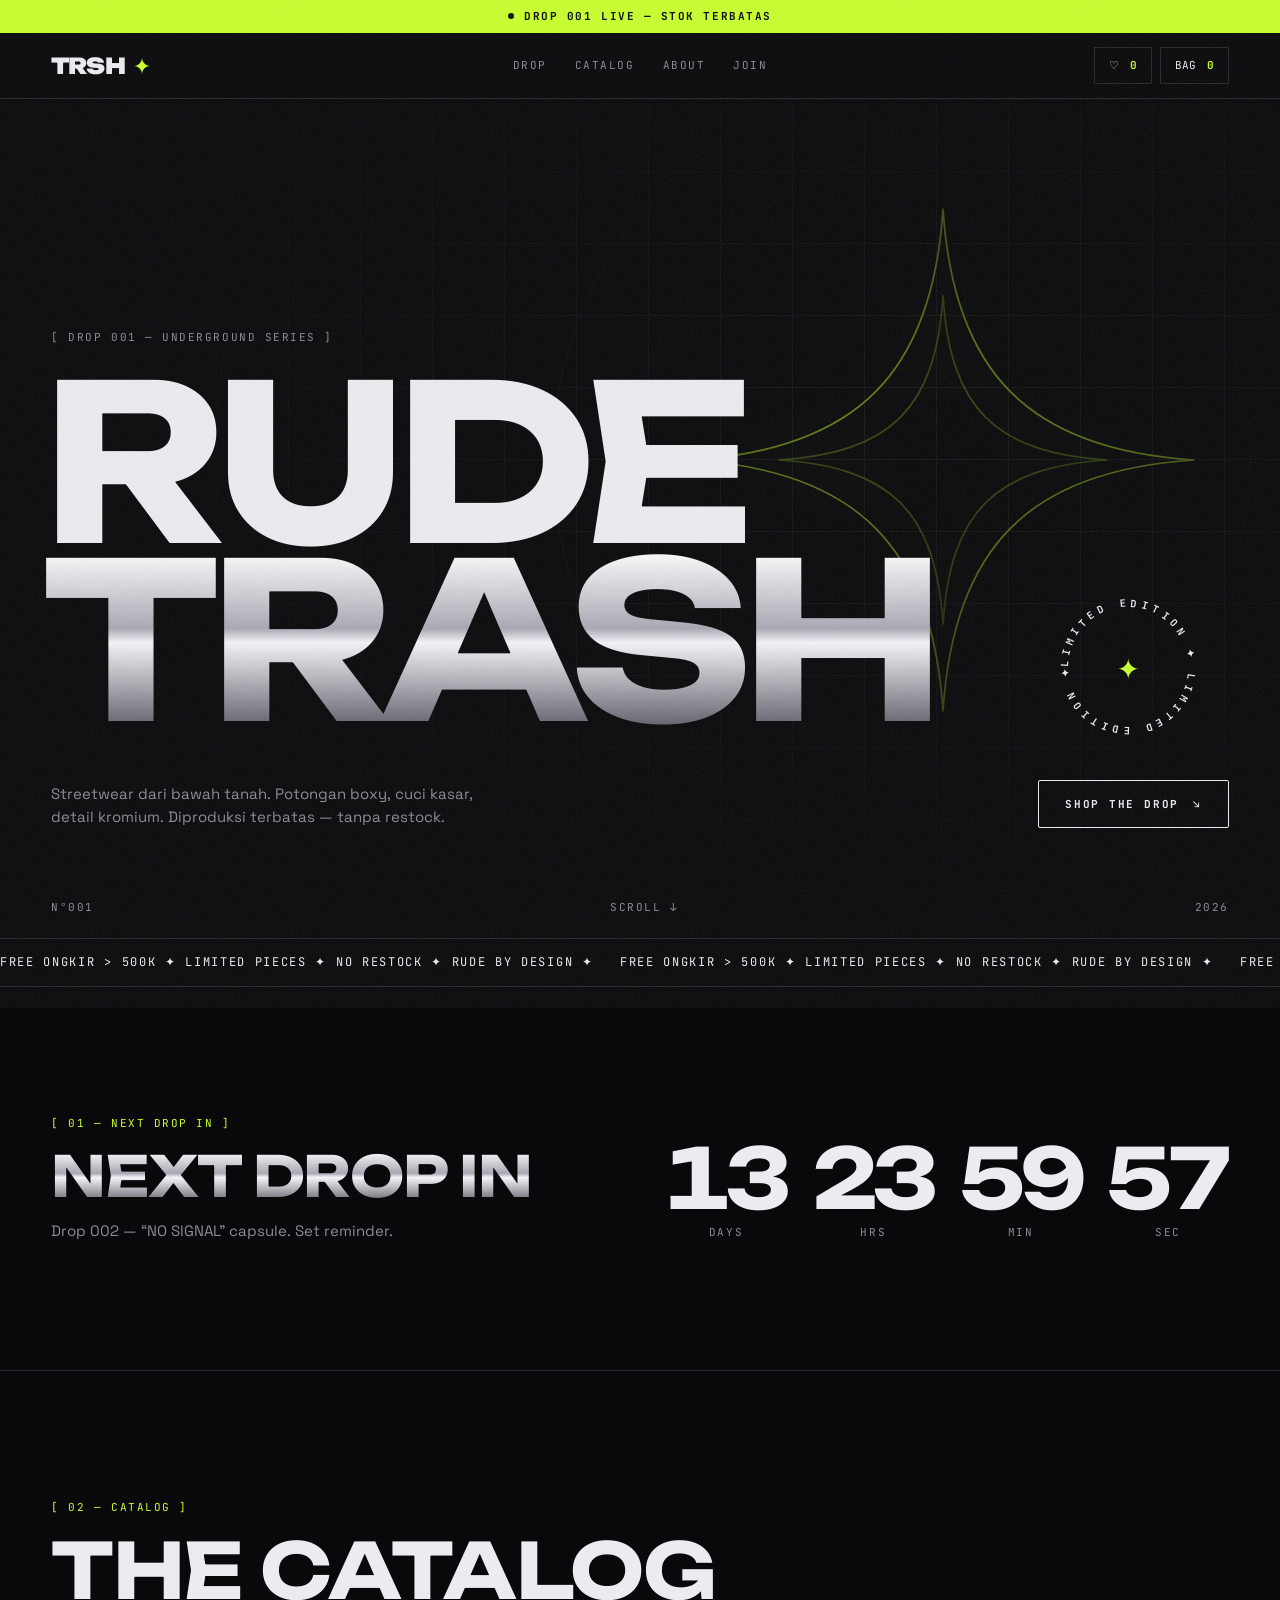
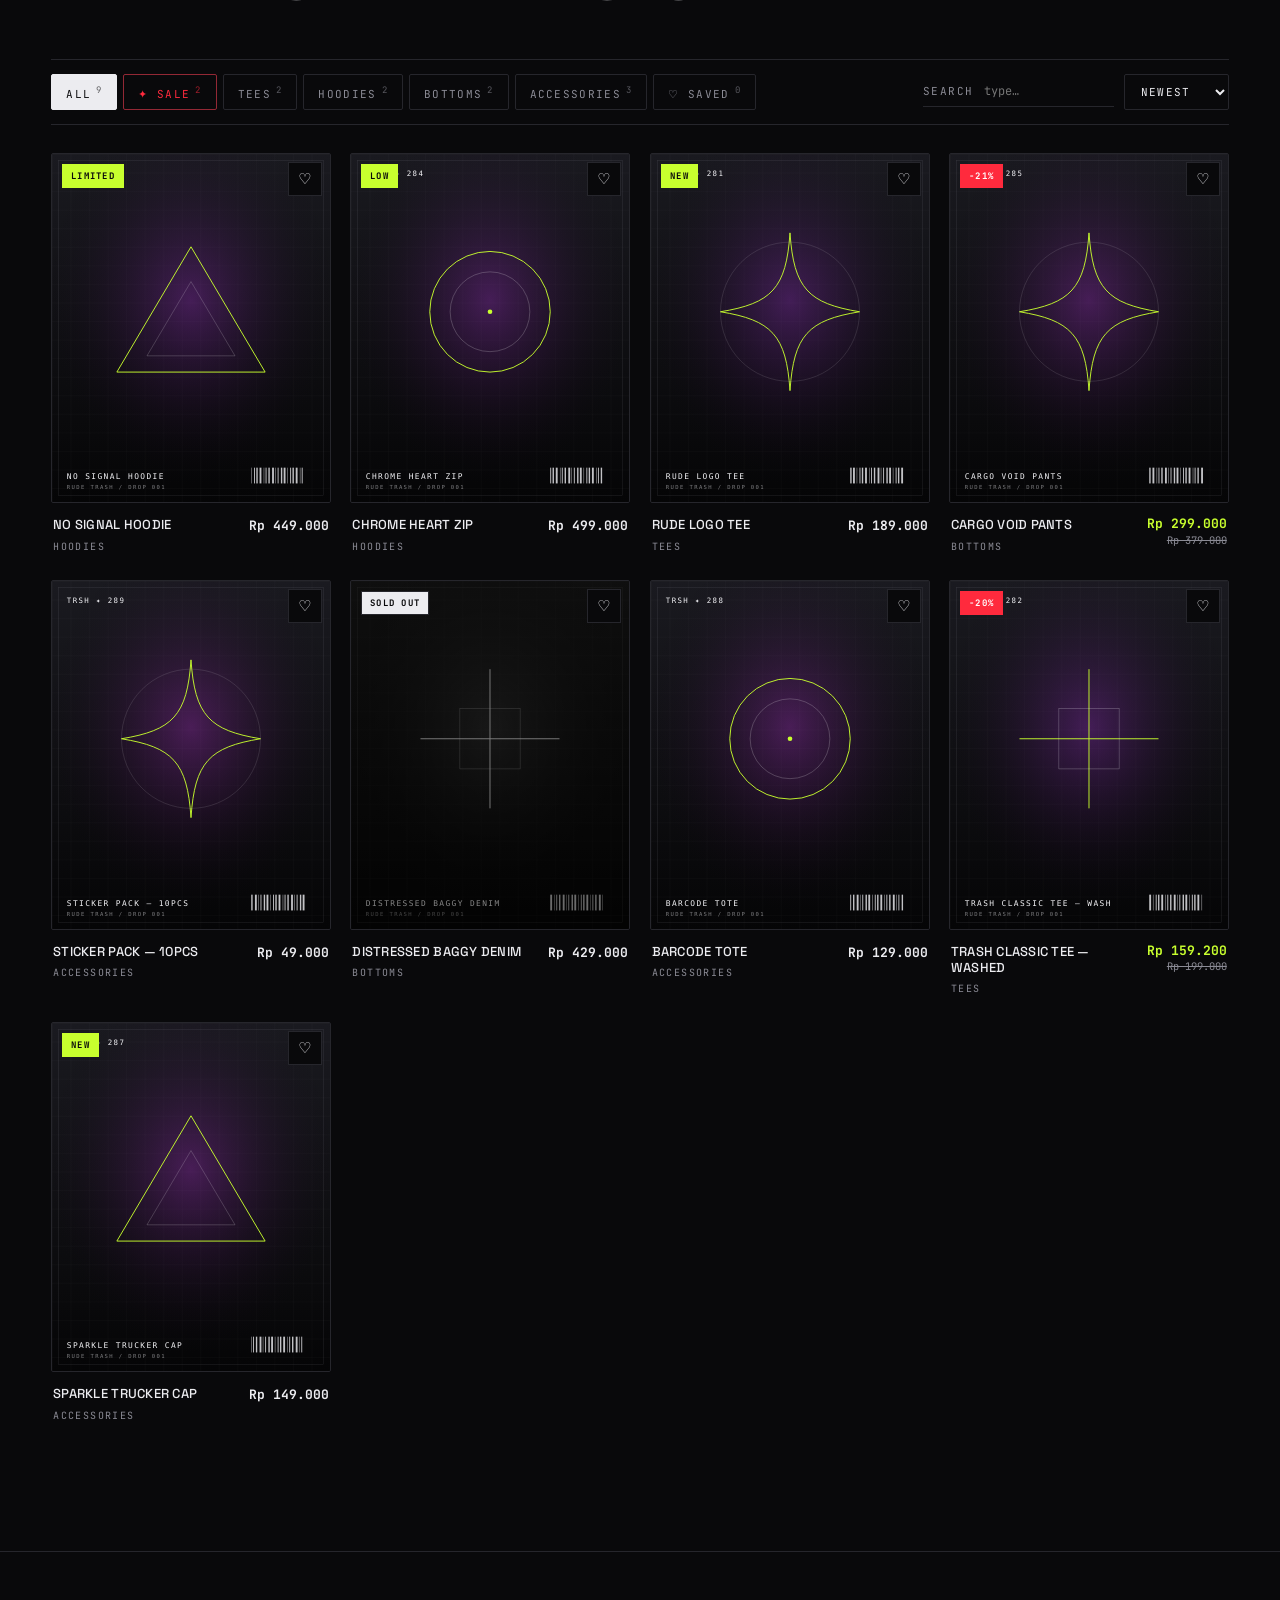
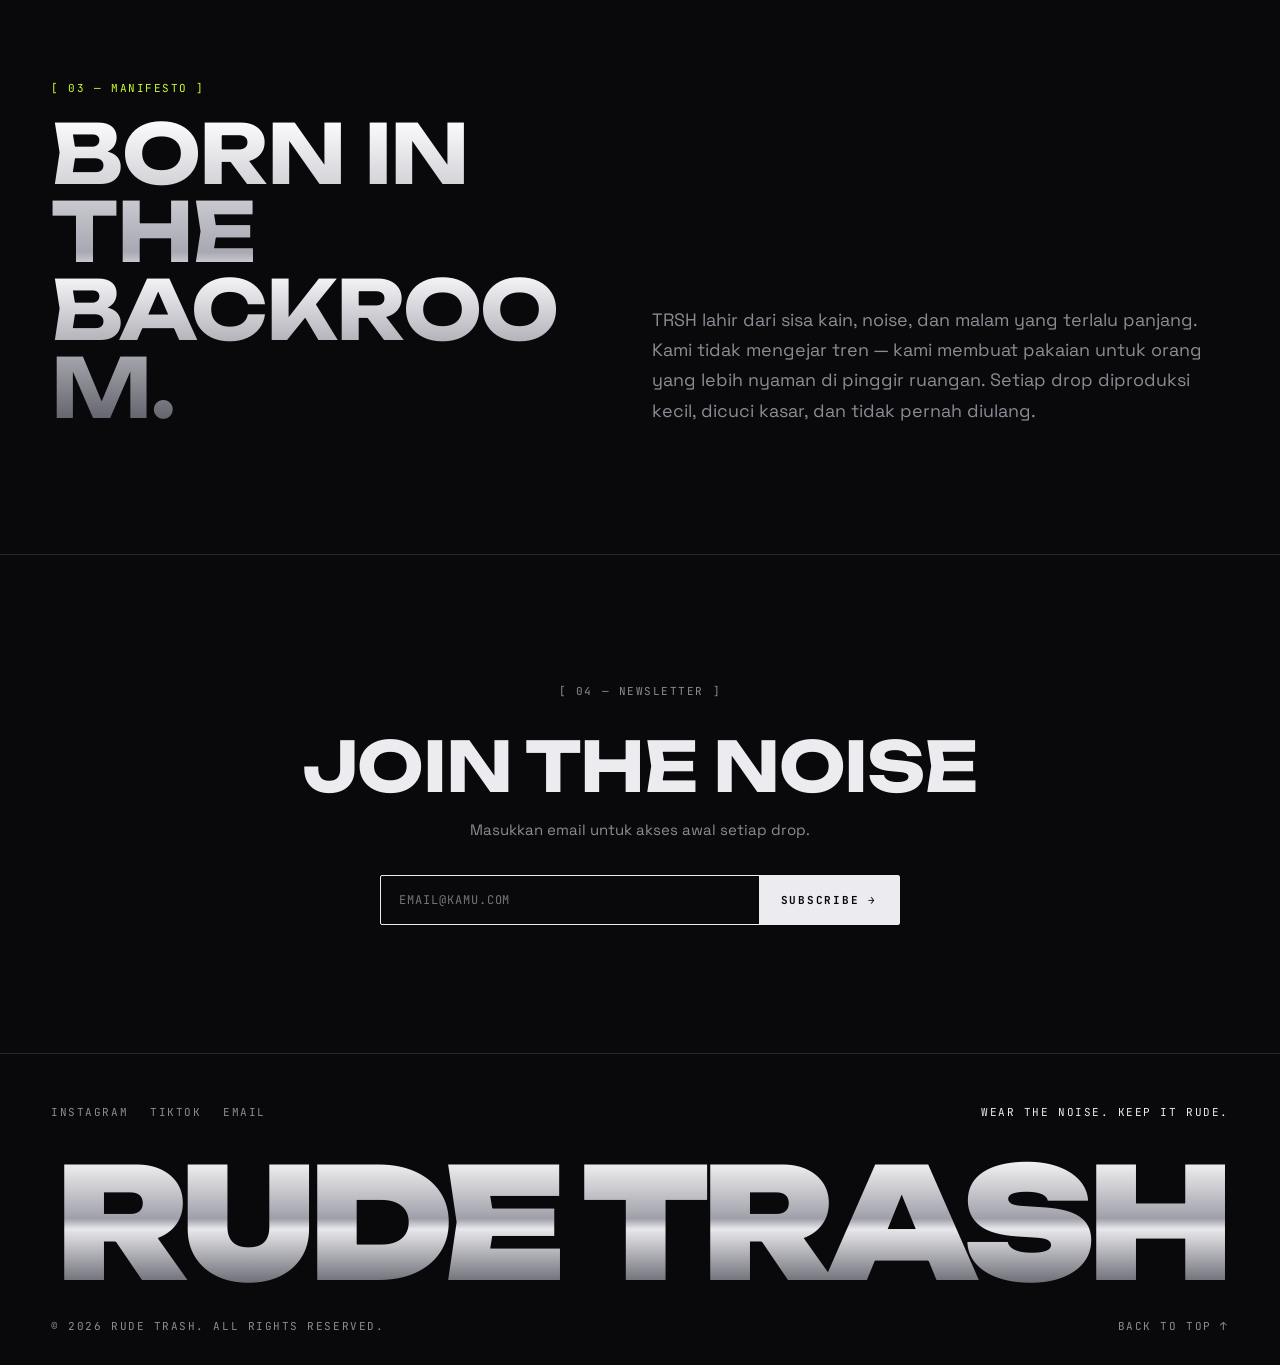
==== commit 8248df13: "Add files via upload" ====
--- a/index.html
+++ b/index.html
@@ -34,6 +34,7 @@
 
 <!-- Overlays -->
 <div class="progress" id="progress"></div>
+<div class="aurora" aria-hidden="true"><i></i><i></i><i></i></div>
 <div class="grain"></div>
 <div class="scan"></div>
 <div class="cursor" id="cursor"></div>
--- a/assets/css/style.css
+++ b/assets/css/style.css
@@ -357,3 +357,126 @@
   .md-price{align-items:flex-start}
   .wa-float span{display:none}.wa-float{padding:14px}
 }
+
+/* ==========================================================
+   v3 — glass, aurora, animasi, popup, perbaikan UI terpotong
+   ========================================================== */
+h2,h3,.card-info h3,.md-i h2{overflow-wrap:anywhere}
+main,.foot{position:relative;z-index:1}
+
+/* --- logo gambar, hero (gambar latar, ukuran, rata) --- */
+.logo-img{display:block;width:auto;max-width:190px;object-fit:contain}
+.hero-img{position:absolute;inset:-4% 0;background-size:cover;background-position:center;z-index:0}
+.hero-shade{position:absolute;inset:0;background:var(--bg);z-index:0}
+.has-bg .hero-bg{z-index:1}
+.hero-tall{min-height:78svh}
+.hero-compact{min-height:clamp(380px,56svh,620px)}
+.ha-center .hero-in{text-align:center}
+.ha-center .hero-t{align-items:center;margin-left:0}
+.ha-center .hero-row{flex-direction:column;align-items:center;justify-content:center;text-align:center}
+.ha-center .hero-sub{margin-inline:auto}
+.ha-center .hero-soc{justify-content:center}
+.wordmark{overflow:hidden;padding-bottom:.05em}
+.wordmark span{display:inline-block}
+
+/* --- aurora (latar bergerak; membuat efek kaca terlihat) --- */
+.aurora{position:fixed;inset:-12%;z-index:0;pointer-events:none;display:none;filter:blur(90px) saturate(1.2);opacity:.85}
+.aurora i{position:absolute;border-radius:50%;opacity:.55;animation:drift 22s ease-in-out infinite alternate}
+.aurora i:nth-child(1){width:46vmax;height:46vmax;left:-6%;top:-10%;background:radial-gradient(circle,var(--accent),transparent 65%)}
+.aurora i:nth-child(2){width:40vmax;height:40vmax;right:-8%;top:18%;background:radial-gradient(circle,#7a5cff,transparent 65%);animation-duration:28s;animation-delay:-8s}
+.aurora i:nth-child(3){width:44vmax;height:44vmax;left:24%;bottom:-22%;background:radial-gradient(circle,#00c8ff,transparent 65%);animation-duration:34s;animation-delay:-15s}
+.fx-aurora .aurora,.glass .aurora{display:block}
+.glass:not(.fx-aurora) .aurora{opacity:.5}
+@keyframes drift{0%{transform:translate(0,0) scale(1)}50%{transform:translate(8vw,6vh) scale(1.15)}100%{transform:translate(-6vw,12vh) scale(.95)}}
+
+/* --- GLASS (glassmorphism) --- */
+.glass-nav .nav{background:var(--g-bg);-webkit-backdrop-filter:blur(var(--g-blur)) saturate(var(--g-sat));backdrop-filter:blur(var(--g-blur)) saturate(var(--g-sat));border-bottom-color:var(--g-border)}
+.glass-cards .card{background:var(--g-bg);border:1px solid var(--g-border);border-radius:var(--radius);overflow:hidden;padding-bottom:14px;-webkit-backdrop-filter:blur(var(--g-blur)) saturate(var(--g-sat));backdrop-filter:blur(var(--g-blur)) saturate(var(--g-sat))}
+.glass-cards .card-media{border:0;border-radius:0;border-bottom:1px solid var(--g-border);background:transparent}
+.glass-cards .card-info{padding:14px 14px 0}
+.glass-panels .drawer,.glass-panels .md,.glass-panels .pp,.glass-panels .maint>div,.glass-panels .promo{background:var(--g-bg);-webkit-backdrop-filter:blur(var(--g-blur)) saturate(var(--g-sat));backdrop-filter:blur(var(--g-blur)) saturate(var(--g-sat));border-color:var(--g-border)}
+.glass-panels .promo{background:color-mix(in srgb,#ff2a3d 70%,transparent)}
+.glass-panels .md-g{background:color-mix(in srgb,var(--card) 30%,transparent)}
+.glass-panels .dr-h,.glass-panels .dr-f{border-color:var(--g-border)}
+.glass-panels .md-x{background:var(--g-bg)}
+.glass-panels .scrim{background:rgba(0,0,0,.35)}
+.glass-ui .chip:not(.on):not(.sale),.glass-ui .btn:not(.solid),.glass-ui .ab,.glass-ui .sz button:not(.on),.glass-ui .qty,.glass-ui .nl,.glass-ui .vrow,.glass-ui .to-top,.glass-ui .md-act .wishb,.glass-ui .srt select,.glass-ui .wish,.glass-ui .badge:not(.hot):not(.sale):not(.out){background:var(--g-bg);border-color:var(--g-border);-webkit-backdrop-filter:blur(calc(var(--g-blur) * .7)) saturate(var(--g-sat));backdrop-filter:blur(calc(var(--g-blur) * .7)) saturate(var(--g-sat))}
+.glass-ui .toast{background:var(--g-bg);color:var(--fg);border:1px solid var(--g-border);-webkit-backdrop-filter:blur(var(--g-blur));backdrop-filter:blur(var(--g-blur))}
+.glass .card-info .cat,.glass .hero-sub{color:color-mix(in srgb,var(--fg) 62%,transparent)}
+
+/* --- gaya animasi reveal --- */
+.rvs-fade .rv{transform:none}
+.rvs-zoom .rv{transform:scale(.93)}
+.rvs-slide .rv{transform:translateX(-34px)}
+.rvs-blur .rv{transform:none;filter:blur(14px)}
+.rvs-fade .rv.in,.rvs-zoom .rv.in,.rvs-slide .rv.in,.rvs-blur .rv.in{transform:none;filter:none}
+.rv{transition-property:opacity,transform,filter}
+
+/* --- hover kartu --- */
+.hv-lift .card:hover .card-media{translate:0 -6px;box-shadow:0 18px 40px -18px rgba(0,0,0,.7)}
+.hv-zoom .card:hover .card-media img.m1{transform:scale(1.14)}
+.hv-glow .card:hover .card-media{box-shadow:0 0 0 1px var(--accent),0 16px 60px -10px color-mix(in srgb,var(--accent) 55%,transparent)}
+.hv-none .card:hover .card-media img.m1{transform:none}
+.card-media{transition:border-color var(--t),transform .25s ease-out,translate .35s var(--ease),box-shadow .35s var(--ease)}
+
+/* --- intro hero, parallax, bump, fade gambar, marquee --- */
+.fx-heroIntro .hero-t .gl{animation:heroIn 1.1s var(--ease) both}
+.fx-heroIntro .hero-t .gl:nth-child(2){animation-delay:.14s}
+@keyframes heroIn{from{opacity:0;transform:translateY(46px) scale(.98);filter:blur(10px)}to{opacity:1;transform:none;filter:none}}
+.fx-parallax .hero-bg .spark{translate:0 var(--py,0px)}
+.fx-parallax .hero-img{transform:translateY(calc(var(--py,0px) * .5)) scale(1.08)}
+.fx-bump .ab.bump{animation:bump .55s var(--ease)}
+@keyframes bump{30%{transform:scale(1.2)}60%{transform:scale(.94)}100%{transform:none}}
+.fx-imgFade .card-media img.m1{opacity:0}
+.fx-imgFade .card-media img.m1.ld{opacity:1}
+.fx-imgFade .card-media{background:linear-gradient(110deg,var(--card) 30%,color-mix(in srgb,var(--card) 72%,var(--fg)) 50%,var(--card) 70%);background-size:220% 100%;animation:shimmer 1.5s linear infinite}
+.fx-imgFade .card-media:has(img.ld){animation:none;background:var(--card)}
+@keyframes shimmer{to{background-position:-220% 0}}
+.fx-marqueePause .mq:hover{animation-play-state:paused}
+.toast{transition:opacity .35s var(--ease),transform .45s var(--ease)}
+
+/* --- popup: posisi tengah / sudut / bar --- */
+.pp{padding:0;overflow:hidden;gap:0}
+.pp-b{padding:34px 30px 28px;display:grid;gap:14px}
+.pp-img{height:170px;background-size:cover;background-position:center}
+.pp .x{z-index:2;background:color-mix(in srgb,var(--bg) 80%,transparent)}
+.pp-act{display:flex;gap:16px;align-items:center;flex-wrap:wrap}
+.pp-act .lnk{color:var(--muted);text-decoration:underline;text-underline-offset:3px;font-size:10px;letter-spacing:.14em}.pp-act .lnk:hover{color:var(--fg)}
+.popup.pos-corner{inset:auto 18px 18px auto;display:block;padding:0;width:min(380px,calc(100vw - 36px));transform:translateY(24px)}
+.popup.pos-corner.open{transform:none}
+.popup.pos-corner .pp{pointer-events:auto;box-shadow:0 20px 60px rgba(0,0,0,.5)}
+.has-wa .popup.pos-corner{bottom:78px}
+.popup.pos-bar{inset:auto 0 0 0;display:block;padding:0;transform:translateY(100%);opacity:1;transition:transform .5s var(--ease)}
+.popup.pos-bar.open{transform:none}
+.popup.pos-bar .pp{width:100%;border-width:1px 0 0;transform:none}
+.popup.pos-bar .pp-img,.popup.pos-bar .kicker{display:none}
+.popup.pos-bar .pp-b{display:flex;align-items:center;gap:8px 22px;flex-wrap:wrap;padding:16px calc(var(--padx) + 36px) 16px var(--padx)}
+.popup.pos-bar h3{font-size:18px;padding:0}.popup.pos-bar p{margin:0}
+.popup.pos-bar .pp .x{top:50%;translate:0 -50%}
+
+/* --- perbaikan UI terpotong --- */
+.chips{-webkit-mask-image:none;mask-image:none}
+@media (max-width:640px){
+  .card-info{flex-direction:column;gap:8px}
+  .card-info .price,.card-info .price.sale{align-items:flex-start}
+  .card-info .price.sale{flex-direction:row;align-items:baseline;gap:4px 8px;flex-wrap:wrap}
+  .chips{-webkit-mask-image:linear-gradient(90deg,#000 86%,transparent);mask-image:linear-gradient(90deg,#000 86%,transparent);padding-right:24px}
+  .popup.pos-corner{inset:auto 12px 12px 12px;width:auto}
+  .pp-b{padding:28px 22px 22px}
+  .popup.pos-bar .pp-b{padding:14px 52px 14px var(--padx)}
+}
+@media (prefers-reduced-motion:reduce){
+  *,*::before,*::after{animation-duration:.01ms!important;animation-iteration-count:1!important;transition-duration:.01ms!important}
+  .aurora i{animation:none}
+}
+
+/* grain yang bergerak tidak lagi meninggalkan pita gelap di tepi layar */
+.grain{inset:-12%;width:124%;height:124%}
+.glass-panels .drawer,.glass-panels .md,.glass-panels .pp{background:var(--g-bg-s)}
+
+.md:focus,.pp:focus{outline:0}
+@media (max-width:640px){
+  /* notifikasi di atas agar tidak menutup tombol checkout / tambah ke bag */
+  .toast{bottom:auto;top:calc(14px + env(safe-area-inset-top,0px));transform:translate(-50%,-30px)}
+  .toast.on{transform:translate(-50%,0)}
+}
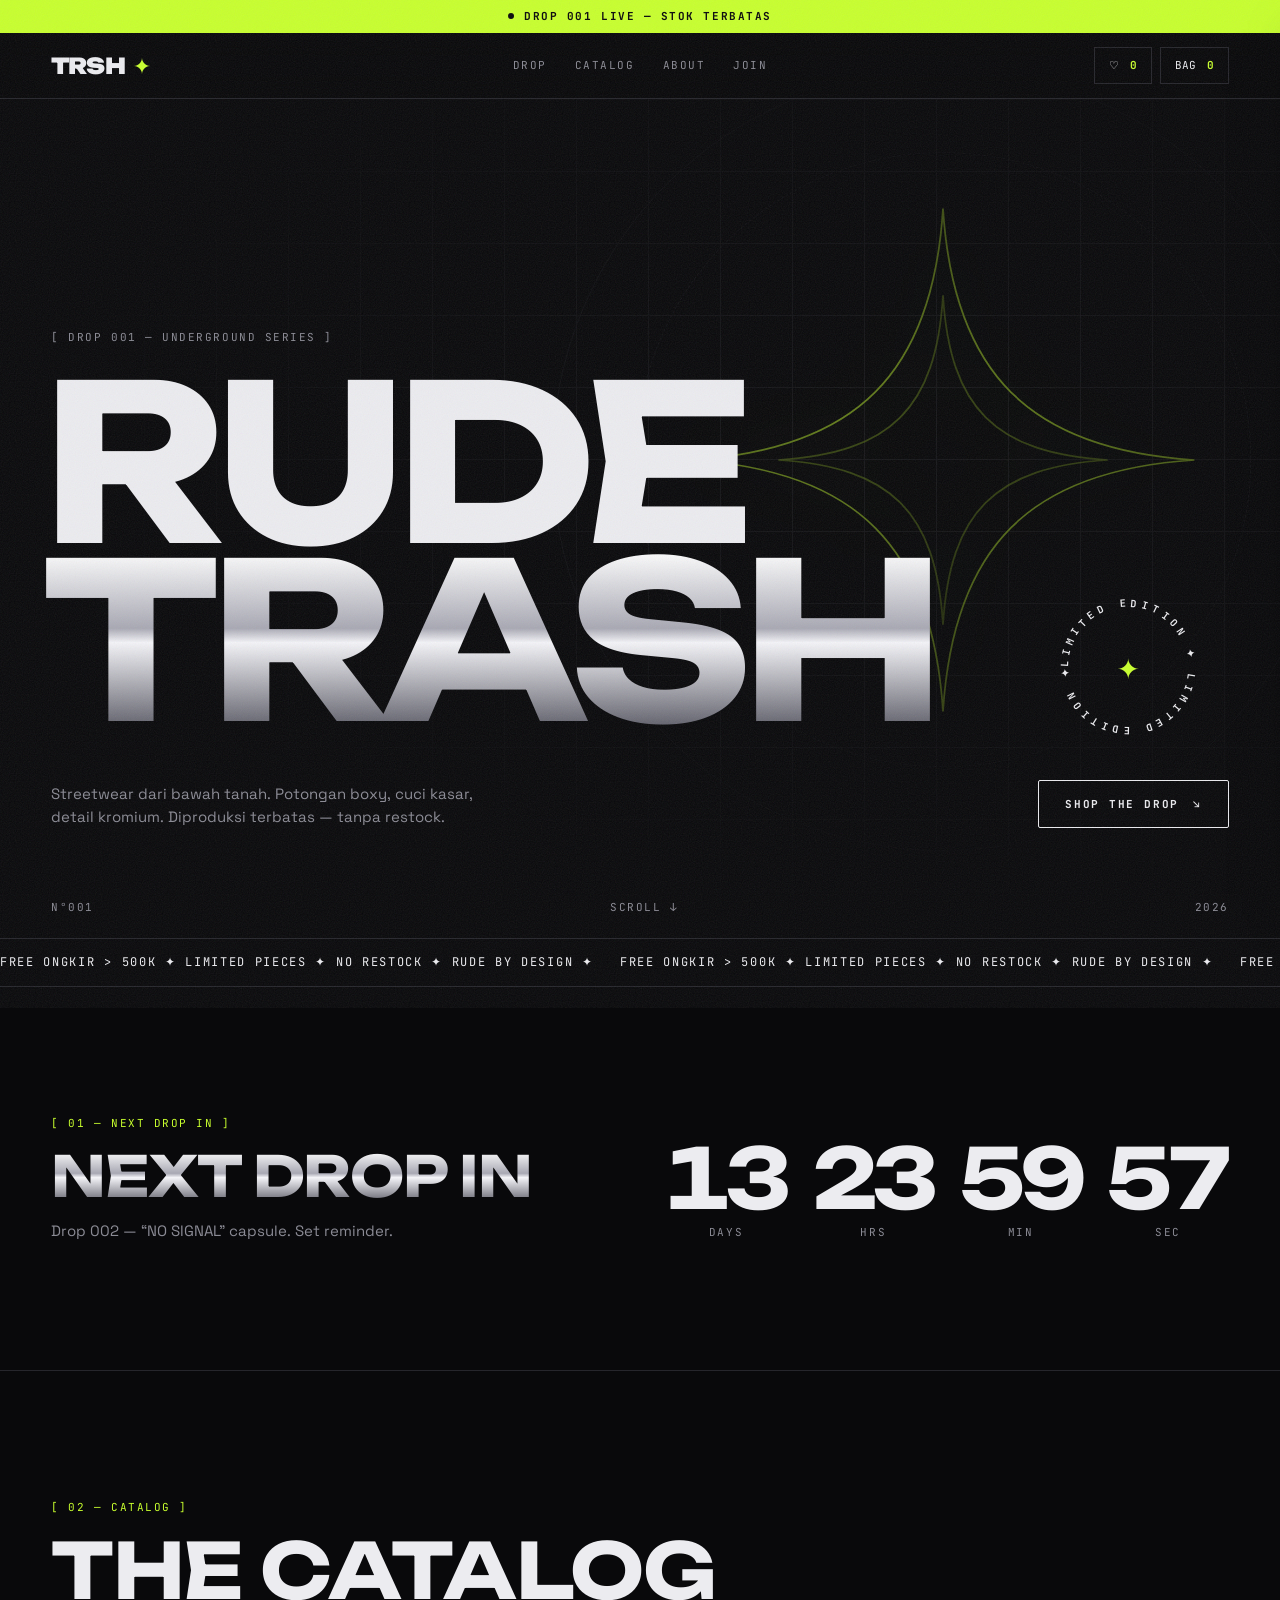
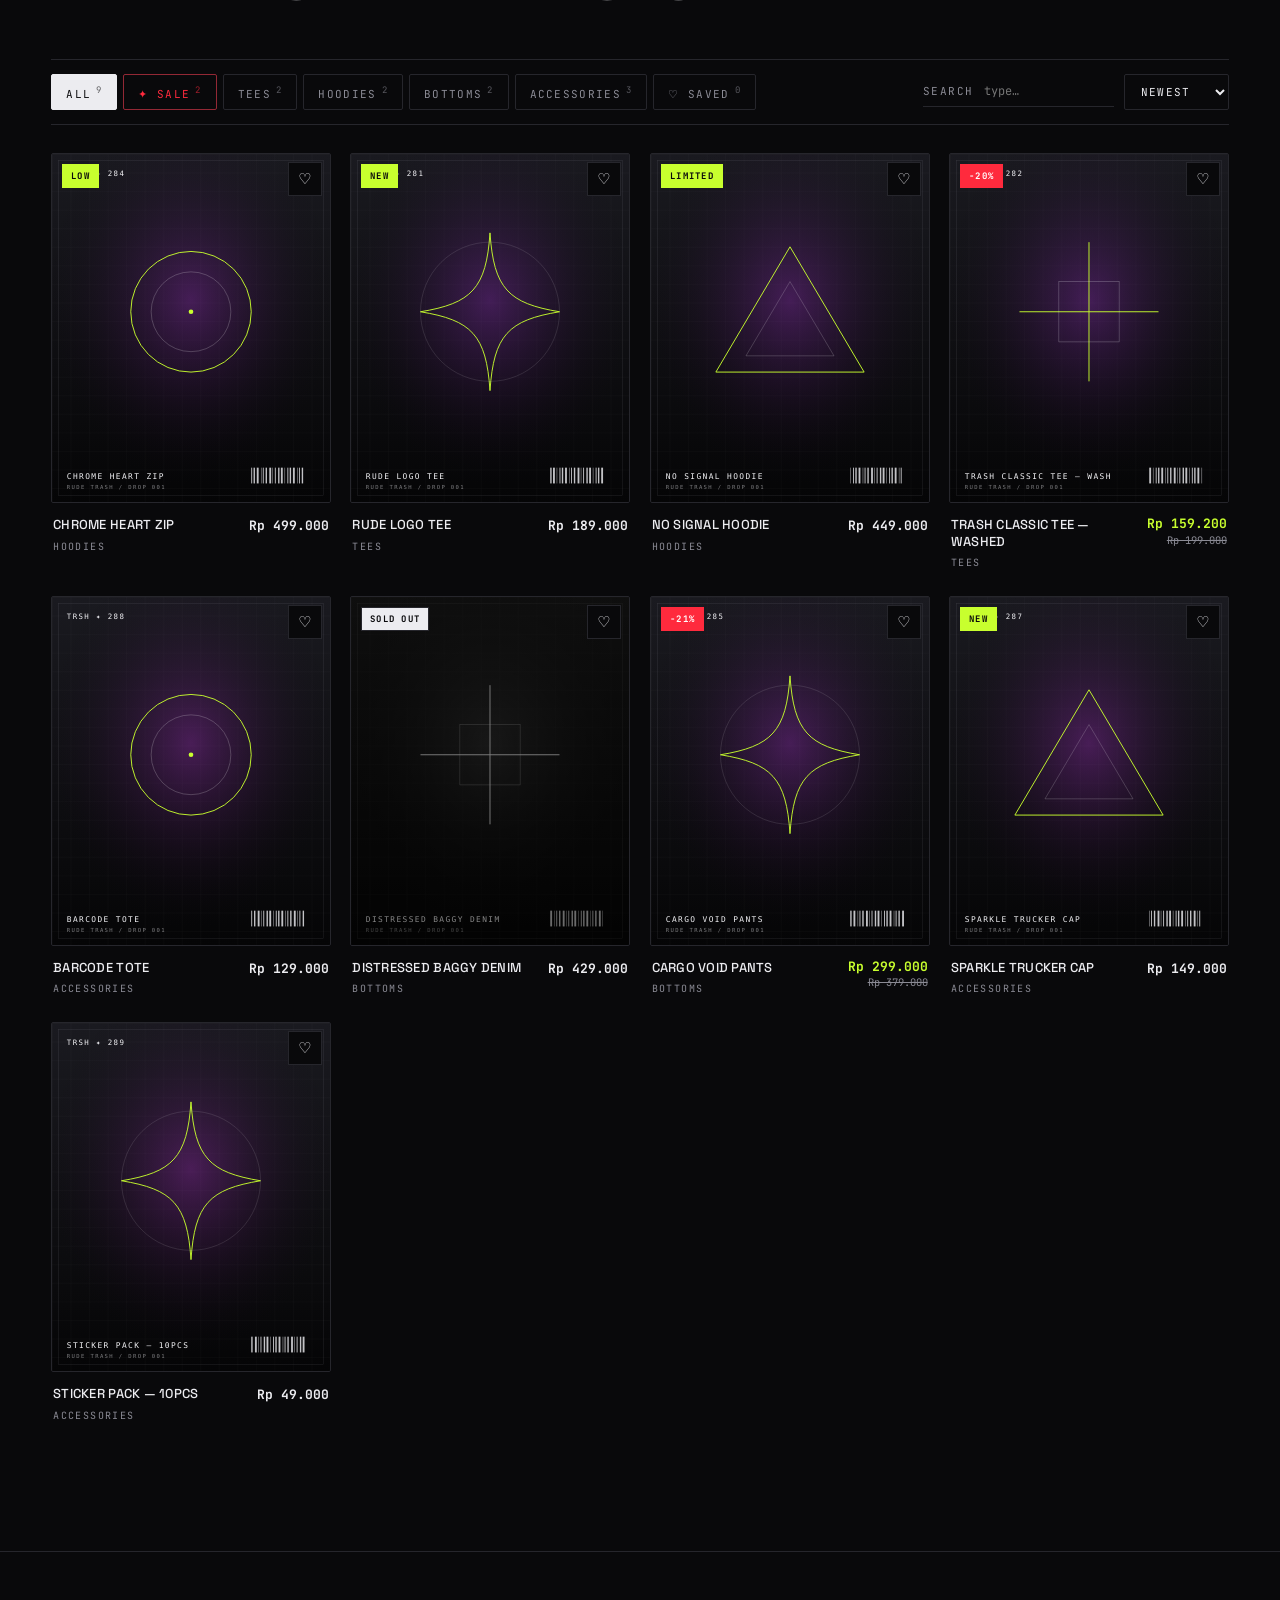
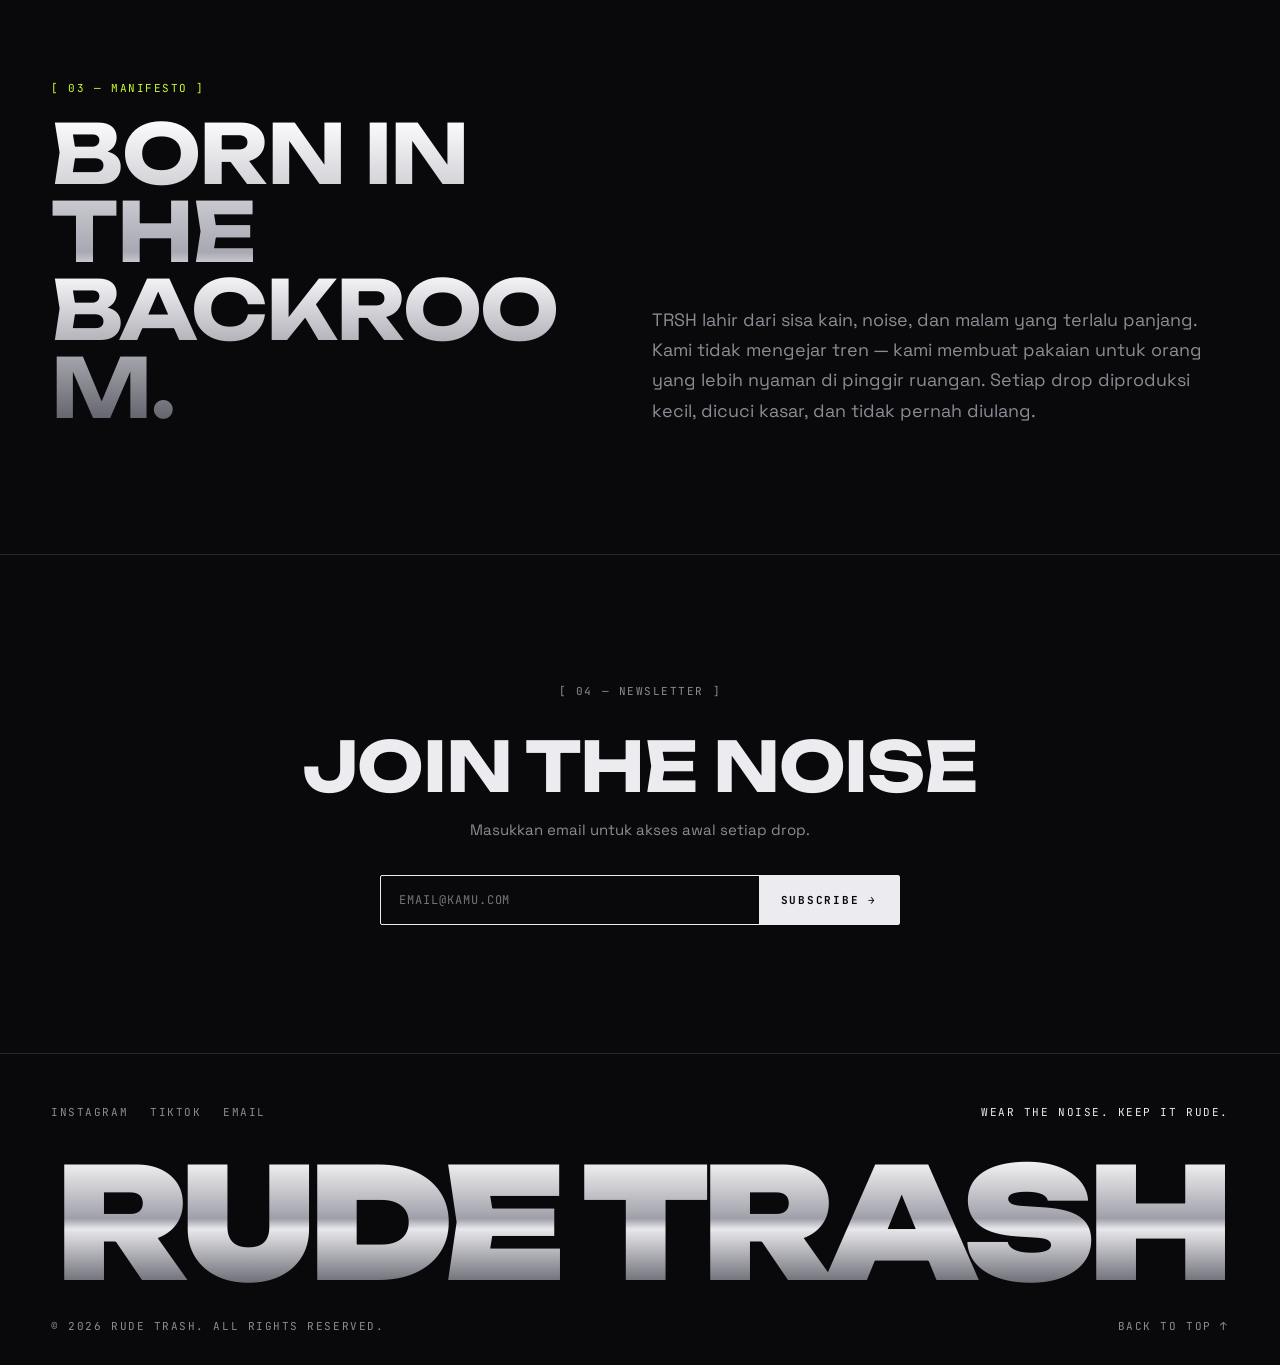
==== commit 366d30ad: "Add files via upload" ====
--- a/index.html
+++ b/index.html
@@ -19,6 +19,7 @@
 <link rel="preconnect" href="https://fonts.gstatic.com" crossorigin>
 <link id="gfont" rel="stylesheet" href="data:text/css,">
 <link rel="stylesheet" href="assets/css/style.css">
+<style id="custom-fonts"></style>
 <style id="custom-css"></style>
 </head>
 <body class="loading">
@@ -48,6 +49,7 @@
   <a href="#top" class="logo" id="logo"></a>
   <nav class="links mono" id="links"></nav>
   <div class="acts mono">
+    <button class="ab" data-act="theme" id="themeBtn" aria-label="Tema" hidden>☀</button>
     <button class="ab menu" data-act="menu" id="menuBtn" aria-label="Menu" aria-expanded="false" hidden>☰</button>
     <button class="ab" data-act="wishlist" id="wishBtn" aria-label="Saved">♡ <b id="wishN">0</b></button>
     <button class="ab" data-act="cart" id="cartBtn" aria-label="Bag">BAG <b id="cartN">0</b></button>
@@ -81,6 +83,7 @@
     <div class="grid" id="grid"></div>
     <p class="empty mono" id="empty" hidden>— NO RESULT. TRY ANOTHER SEARCH —</p>
     <div class="more" id="more"></div>
+    <div class="recent" id="recent"></div>
   </section>
 
   <section id="extra" class="sec extra" hidden></section>
@@ -97,6 +100,8 @@
 
 <!-- Promo popup -->
 <div id="popup" class="popup" aria-hidden="true"></div>
+<div id="sheet" class="sheet" aria-hidden="true"></div>
+<div id="lb" class="lb" aria-hidden="true"></div>
 
 <!-- Maintenance -->
 <div id="maint" class="maint" hidden></div>
--- a/assets/css/style.css
+++ b/assets/css/style.css
@@ -480,3 +480,167 @@
   .toast{bottom:auto;top:calc(14px + env(safe-area-inset-top,0px));transform:translate(-50%,-30px)}
   .toast.on{transform:translate(-50%,0)}
 }
+
+/* ==========================================================
+   v4 — checkout multi-channel, maintenance bergaya, font,
+        fitur tambahan, animasi baru, konfigurasi UI
+   ========================================================== */
+[hidden]{display:none!important}
+.badge.pre{background:#ffb300;color:#111;border-color:#ffb300}
+.md-main.zoomable{cursor:zoom-in}
+
+/* --- konfigurasi UI: kepadatan, bayangan, gaya tombol, pola latar, kursor, teks chrome --- */
+.dens-compact .sec{padding-top:clamp(40px,6vw,80px);padding-bottom:clamp(40px,6vw,80px)}
+.dens-airy .sec{padding-top:clamp(90px,14vw,190px);padding-bottom:clamp(90px,14vw,190px)}
+.md,.drawer,.pp,.sh-card{box-shadow:0 24px 60px -26px rgba(0,0,0,calc(var(--shadow,.5) * 1.3))}
+.card:hover .card-media{box-shadow:0 22px 46px -24px rgba(0,0,0,calc(var(--shadow,.5) * 1.4))}
+.bs-solid .btn:not(.solid){background:var(--fg);color:var(--bg)}
+.bs-gradient .btn{background:linear-gradient(110deg,var(--accent),var(--accent2));color:var(--on-accent);border-color:transparent}
+.bs-gradient .btn::before{background:linear-gradient(110deg,var(--accent2),var(--accent))}
+.bgp-dots .hero-bg{background-image:radial-gradient(var(--line) 1.5px,transparent 1.7px);background-size:30px 30px}
+.bgp-none .hero-bg{background-image:none}
+.aurora i:nth-child(2){background:radial-gradient(circle,var(--accent2),transparent 65%)}
+.no-chrome .chrome{background:none;-webkit-background-clip:border-box;background-clip:border-box;color:var(--fg)}
+.is-light .chrome{background:linear-gradient(180deg,#111 0%,#5d5d66 46%,#1c1c20 100%);-webkit-background-clip:text;background-clip:text}
+.is-light .no-chrome .chrome,.is-light.no-chrome .chrome{background:none;color:var(--fg)}
+.cur-dot .cursor{width:10px;height:10px;margin:9px;background:#fff;border:0}
+.cur-dot .cursor.hot{width:44px;height:44px;margin:-8px 0 0 -8px}
+.cur-cross .cursor{border:0;border-radius:0;width:30px;height:30px;background:linear-gradient(#fff,#fff) center/100% 1px no-repeat,linear-gradient(#fff,#fff) center/1px 100% no-repeat;transition:transform .15s}
+.cur-cross .cursor.hot{background:#fff;rotate:45deg;width:18px;height:18px;margin:6px}
+
+/* --- loader --- */
+.preloader[data-style=minimal] .pl-in b,.preloader[data-style=minimal] .pl-bar{display:none}
+.preloader[data-style=minimal] #plText{font:800 clamp(28px,7vw,64px) var(--f-display);animation:plPulse 1.4s ease-in-out infinite}
+.preloader[data-style=curtain]{background:transparent;transition:none}
+.preloader[data-style=curtain]::before,.preloader[data-style=curtain]::after{content:"";position:absolute;top:0;bottom:0;width:50.5%;background:#050506;transition:transform .9s var(--ease)}
+.preloader[data-style=curtain]::before{left:0}.preloader[data-style=curtain]::after{right:0}
+.preloader[data-style=curtain].done{transform:none}
+.preloader[data-style=curtain].done::before{transform:translateX(-101%)}.preloader[data-style=curtain].done::after{transform:translateX(101%)}
+.preloader[data-style=curtain] .pl-in{position:relative;z-index:2;transition:opacity .35s}
+.preloader[data-style=curtain].done .pl-in{opacity:0}
+@keyframes plPulse{50%{opacity:.35;letter-spacing:.14em}}
+
+/* --- checkout: form pelanggan, pilihan channel, dialog sukses, struk --- */
+.cform{display:grid;gap:8px}.cf{display:grid;gap:4px}
+.cf span{color:var(--muted);font-size:9.5px;letter-spacing:.14em}
+.cf input,.cf textarea{padding:10px 12px;border:1px solid var(--line);background:transparent;font:13px/1.4 var(--f-body);border-radius:var(--radius);resize:vertical;min-width:0;width:100%}
+.cf input:focus,.cf textarea:focus{border-color:var(--accent);outline:0}
+.chs{display:grid;grid-template-columns:repeat(auto-fit,minmax(130px,1fr));gap:8px}
+.btn.ch{justify-content:center;padding:14px 10px;gap:8px}.btn.ch i{font-style:normal;font-size:14px}
+.sheet{position:fixed;inset:0;z-index:150;display:grid;place-items:center;padding:20px;background:rgba(0,0,0,.55);-webkit-backdrop-filter:blur(8px);backdrop-filter:blur(8px);opacity:0;pointer-events:none;transition:opacity var(--t) var(--ease)}
+.sheet.open{opacity:1;pointer-events:auto}
+.sh-card{position:relative;width:min(560px,100%);max-height:min(92vh,100%);overflow:auto;background:var(--bg);border:1px solid var(--line);padding:30px;display:grid;gap:14px;transform:translateY(20px) scale(.98);transition:transform calc(var(--t) * 1.2) var(--ease)}
+.sheet.open .sh-card{transform:none}
+.sh-card .x{position:absolute;right:12px;top:12px;z-index:2}
+.sh-card h3{font-size:clamp(20px,3.6vw,28px);padding-right:40px}.sh-card .kicker{margin:0}
+.ck-t{color:var(--muted)}
+.ck-img{width:100%;max-height:46vh;object-fit:contain;background:#fff;border:1px solid var(--line)}
+.ck-act{display:flex;flex-wrap:wrap;gap:10px}.ck-act .btn{flex:1 1 200px;justify-content:center}
+.ck-msg summary{cursor:pointer;color:var(--muted);font-size:10px;letter-spacing:.14em}
+.ck-msg pre{white-space:pre-wrap;word-break:break-word;font:12px/1.6 var(--f-mono);background:var(--card);padding:12px;max-height:200px;overflow:auto;margin-top:8px}
+.glass-panels .sh-card{background:var(--g-bg-s);-webkit-backdrop-filter:blur(var(--g-blur)) saturate(var(--g-sat));backdrop-filter:blur(var(--g-blur)) saturate(var(--g-sat));border-color:var(--g-border)}
+.sg-wrap{overflow:auto}.sg{width:100%;border-collapse:collapse;font:13px var(--f-mono)}
+.sg th,.sg td{padding:11px 12px;border-bottom:1px solid var(--line);text-align:left}.sg th{color:var(--accent);font-size:10px;letter-spacing:.14em}
+
+/* --- terakhir dilihat, terkait, lightbox --- */
+.recent{margin-top:56px}.recent:empty{display:none}
+.mini-g{display:flex;gap:12px;overflow-x:auto;padding:10px 0 4px;scrollbar-width:thin}
+.mini{flex:none;width:132px;display:grid;gap:6px;text-align:left;align-content:start}
+.mini img{width:100%;aspect-ratio:4/5;object-fit:cover;border:1px solid var(--line);transition:border-color var(--t),transform var(--t) var(--ease)}
+.mini span{font:600 12px/1.3 var(--f-body);overflow-wrap:anywhere}.mini b{font:600 11px var(--f-mono);color:var(--accent)}
+.mini:hover img{border-color:var(--accent);transform:translateY(-3px)}
+.rel{display:grid;gap:8px;border-top:1px solid var(--line);padding-top:16px}
+.lb{position:fixed;inset:0;z-index:170;background:rgba(0,0,0,.93);display:grid;place-items:center;opacity:0;pointer-events:none;transition:opacity .3s;cursor:zoom-out}
+.lb.open{opacity:1;pointer-events:auto}
+.lb img{max-width:94vw;max-height:90vh;object-fit:contain;animation:lbin .4s var(--ease)}
+.lb-x{position:absolute;right:16px;top:16px;color:#fff;border-color:rgba(255,255,255,.3)}
+.lb-n{position:absolute;top:50%;translate:0 -50%;width:48px;height:68px;font-size:36px;color:#fff;background:rgba(255,255,255,.08);border:1px solid rgba(255,255,255,.2)}
+.lb-n.prev{left:12px}.lb-n.next{right:12px}.lb-n:hover{background:var(--accent);color:var(--on-accent)}
+@keyframes lbin{from{opacity:0;transform:scale(.94)}to{opacity:1;transform:none}}
+
+/* --- animasi baru --- */
+.fly{position:fixed;z-index:500;object-fit:cover;pointer-events:none;border:1px solid var(--accent);box-shadow:0 10px 30px rgba(0,0,0,.5)}
+.hb{position:fixed;z-index:500;pointer-events:none;color:#ff2a3d;font-style:normal;font-size:15px;animation:hb .75s ease-out forwards}
+@keyframes hb{from{transform:translate(-50%,-50%) scale(.6)}to{transform:translate(calc(-50% + var(--dx)),calc(-50% + var(--dy))) scale(1.1);opacity:0}}
+.rpl{position:absolute;border-radius:50%;background:currentColor;opacity:.22;transform:scale(0);animation:rpl .6s ease-out forwards;pointer-events:none}
+@keyframes rpl{to{transform:scale(1);opacity:0}}
+.confetti{position:fixed;inset:0;z-index:600;pointer-events:none}
+.fx-marqueeSkew #marquee{transform:skewX(var(--sk,0deg));transition:transform .25s ease-out}
+.fx-splitReveal .rv.in h2{animation:wipe 1s var(--ease) both}
+@keyframes wipe{from{clip-path:inset(0 100% -12% 0)}to{clip-path:inset(0 0 -12% 0)}}
+.btn,.ab,.wa-float{transition:color var(--t) var(--ease),transform .2s ease-out,background var(--t),border-color var(--t)}
+
+/* --- MAINTENANCE: 6 gaya --- */
+body.is-maint{overflow:hidden}
+.maint{overflow:auto}
+.maint-bg{position:absolute;inset:0;background-size:cover;background-position:center}
+.maint-shade{position:absolute;inset:0;background:var(--bg)}
+.maint-in{position:relative;z-index:2;display:grid;gap:18px;justify-items:center;max-width:min(780px,100%);margin:auto}
+.mt-logo{height:46px;width:auto;max-width:200px;object-fit:contain}
+.mt-brand{letter-spacing:.3em;color:var(--muted);font-size:11px}
+.mt-text{color:var(--muted);max-width:56ch;line-height:1.6}
+.mt-sub{color:var(--accent);letter-spacing:.22em;font-size:11px}
+.mt-custom{max-width:100%}
+.mcd{display:flex;gap:clamp(12px,3vw,34px);justify-content:center;flex-wrap:wrap}
+.mcd b{display:block;font:800 clamp(38px,9vw,96px)/1 var(--f-display);letter-spacing:-.03em;font-variant-numeric:tabular-nums}
+.mcd small{display:block;font:10px var(--f-mono);letter-spacing:.24em;color:var(--muted);margin-top:6px}
+.mprog{width:min(420px,80vw);display:flex;gap:12px;align-items:center}
+.mprog span{flex:1;height:4px;background:var(--line);display:block;overflow:hidden;border-radius:4px}
+.mprog i{display:block;height:100%;background:linear-gradient(90deg,var(--accent),var(--accent2));background-size:200% 100%;animation:mpg 2.2s linear infinite}
+@keyframes mpg{to{background-position:-200% 0}}
+.mform{width:min(460px,90vw)}
+.maint-soc{display:flex;gap:6px 20px;flex-wrap:wrap;justify-content:center}.maint-soc a{color:var(--muted);transition:color var(--t)}.maint-soc a:hover{color:var(--accent)}
+/* noise */
+.mt-noise h2{font-size:clamp(48px,12vw,170px);line-height:.85;margin:6px 0}
+.mt-noise::after{content:"";position:absolute;inset:0;pointer-events:none;background:repeating-linear-gradient(0deg,rgba(255,255,255,.035) 0 1px,transparent 1px 3px);z-index:3}
+/* minimal */
+.mt-minimal h2{font:700 clamp(26px,5vw,48px)/1.1 var(--f-display);letter-spacing:-.02em;margin:0}
+.mt-minimal .maint-in{gap:22px}
+/* countdown */
+.mt-countdown h2{font-size:clamp(40px,9vw,120px);line-height:.9;margin:0}
+.mt-countdown h3{font:600 clamp(16px,2.6vw,26px) var(--f-display);letter-spacing:.12em;color:var(--muted);margin:0}
+/* terminal */
+.mt-terminal{background:#040806;color:#7dffa0}
+.mt-terminal .maint-in{text-align:left;justify-items:start;width:min(720px,100%)}
+.mt-terminal .mt-brand,.mt-terminal .mt-text,.mt-terminal .maint-soc a{color:#7dffa0}
+.mt-terminal .nl{border-color:#2d6b3f}.mt-terminal .nl input{color:#7dffa0}.mt-terminal .nl button{background:#7dffa0;color:#04120a}
+.term{display:grid;gap:8px;font-size:clamp(13px,2.2vw,16px);text-align:left;width:100%}
+.term p{opacity:0;animation:typed .01s forwards;animation-delay:calc(var(--li) * .6s);overflow-wrap:anywhere}
+.term .cur i{display:inline-block;width:9px;height:1.1em;background:#7dffa0;vertical-align:-.2em;animation:blink 1s steps(1) infinite}
+@keyframes typed{to{opacity:1}}@keyframes blink{50%{opacity:0}}
+.mt-terminal::after{content:"";position:absolute;inset:0;pointer-events:none;background:repeating-linear-gradient(0deg,rgba(0,0,0,.25) 0 1px,transparent 1px 3px)}
+/* glass */
+.mt-glass{overflow:hidden}
+.mt-glass .aurora{inset:-12%}
+.mt-glass .maint-in{padding:clamp(28px,5vw,56px);background:color-mix(in srgb,var(--card) 55%,transparent);border:1px solid color-mix(in srgb,var(--fg) 16%,transparent);-webkit-backdrop-filter:blur(24px) saturate(1.5);backdrop-filter:blur(24px) saturate(1.5);border-radius:calc(var(--radius) * 4 + 8px);box-shadow:0 30px 80px -30px rgba(0,0,0,.6)}
+.mt-glass h2{font-size:clamp(34px,7vw,88px);line-height:.95;margin:0}
+/* split */
+.mt-split{display:grid;grid-template-columns:1fr 1fr;padding:0;place-items:stretch;overflow:hidden}
+.mt-split .maint-in{display:contents}
+.mt-split .mt-l{display:grid;gap:18px;justify-items:start;text-align:left;padding:clamp(28px,6vw,90px);align-content:center;position:relative;z-index:2}
+.mt-split h2{font-size:clamp(36px,6vw,90px);line-height:.92;margin:0}
+.mt-split .mt-r{position:relative;min-height:36vh;border-left:1px solid var(--line);overflow:hidden}
+.mt-img{position:absolute;inset:0;background-size:cover;background-position:center}
+.mt-split .spark{position:absolute;inset:0;margin:auto;width:min(62%,380px);height:fit-content;color:var(--accent)}
+.mt-split .spark svg{width:100%;height:auto;animation:spin 40s linear infinite}
+.mt-split .maint-soc,.mt-split .mcd,.mt-split .mprog{justify-content:flex-start}
+@media (max-width:800px){.mt-split{grid-template-columns:1fr}.mt-split .mt-r{order:-1;min-height:28vh;border:0}.mt-split .mt-l{padding:28px 22px}}
+@media (max-width:640px){.sh-card{padding:24px 20px}.ck-act .btn{flex-basis:100%}}
+
+.ck-wait{padding:40px 0;text-align:center;color:var(--muted);letter-spacing:.2em;font-size:11px;border:1px dashed var(--line);animation:plPulse 1.2s ease-in-out infinite}
+
+.mt-noise h2{font-size:clamp(40px,9vw,128px)}
+.mt-noise .mcd b{font-size:clamp(34px,6vw,76px)}
+.mt-split .mcd{gap:clamp(10px,2vw,24px);flex-wrap:nowrap}.mt-split .mcd b{font-size:clamp(28px,4.2vw,60px)}
+@media (max-width:640px){.mcd{gap:12px}.mcd b{font-size:clamp(30px,11vw,56px)}}
+/* keranjang di HP: seluruh isi (item, form pembeli, channel) bisa discroll bersama */
+@media (max-width:640px){
+  .drawer{overflow-y:auto}
+  .dr-b{flex:none;overflow:visible}
+  .dr-h{position:sticky;top:0;z-index:3;background:var(--bg)}
+  .glass-panels .dr-h{background:var(--g-bg-s)}
+}
+.mform{width:100%;max-width:460px}
+.mprog{width:100%;max-width:420px}
+.maint-in,.mt-split .mt-l{min-width:0}
+.mt-glass .maint-in{box-sizing:border-box;width:100%;max-width:780px}
